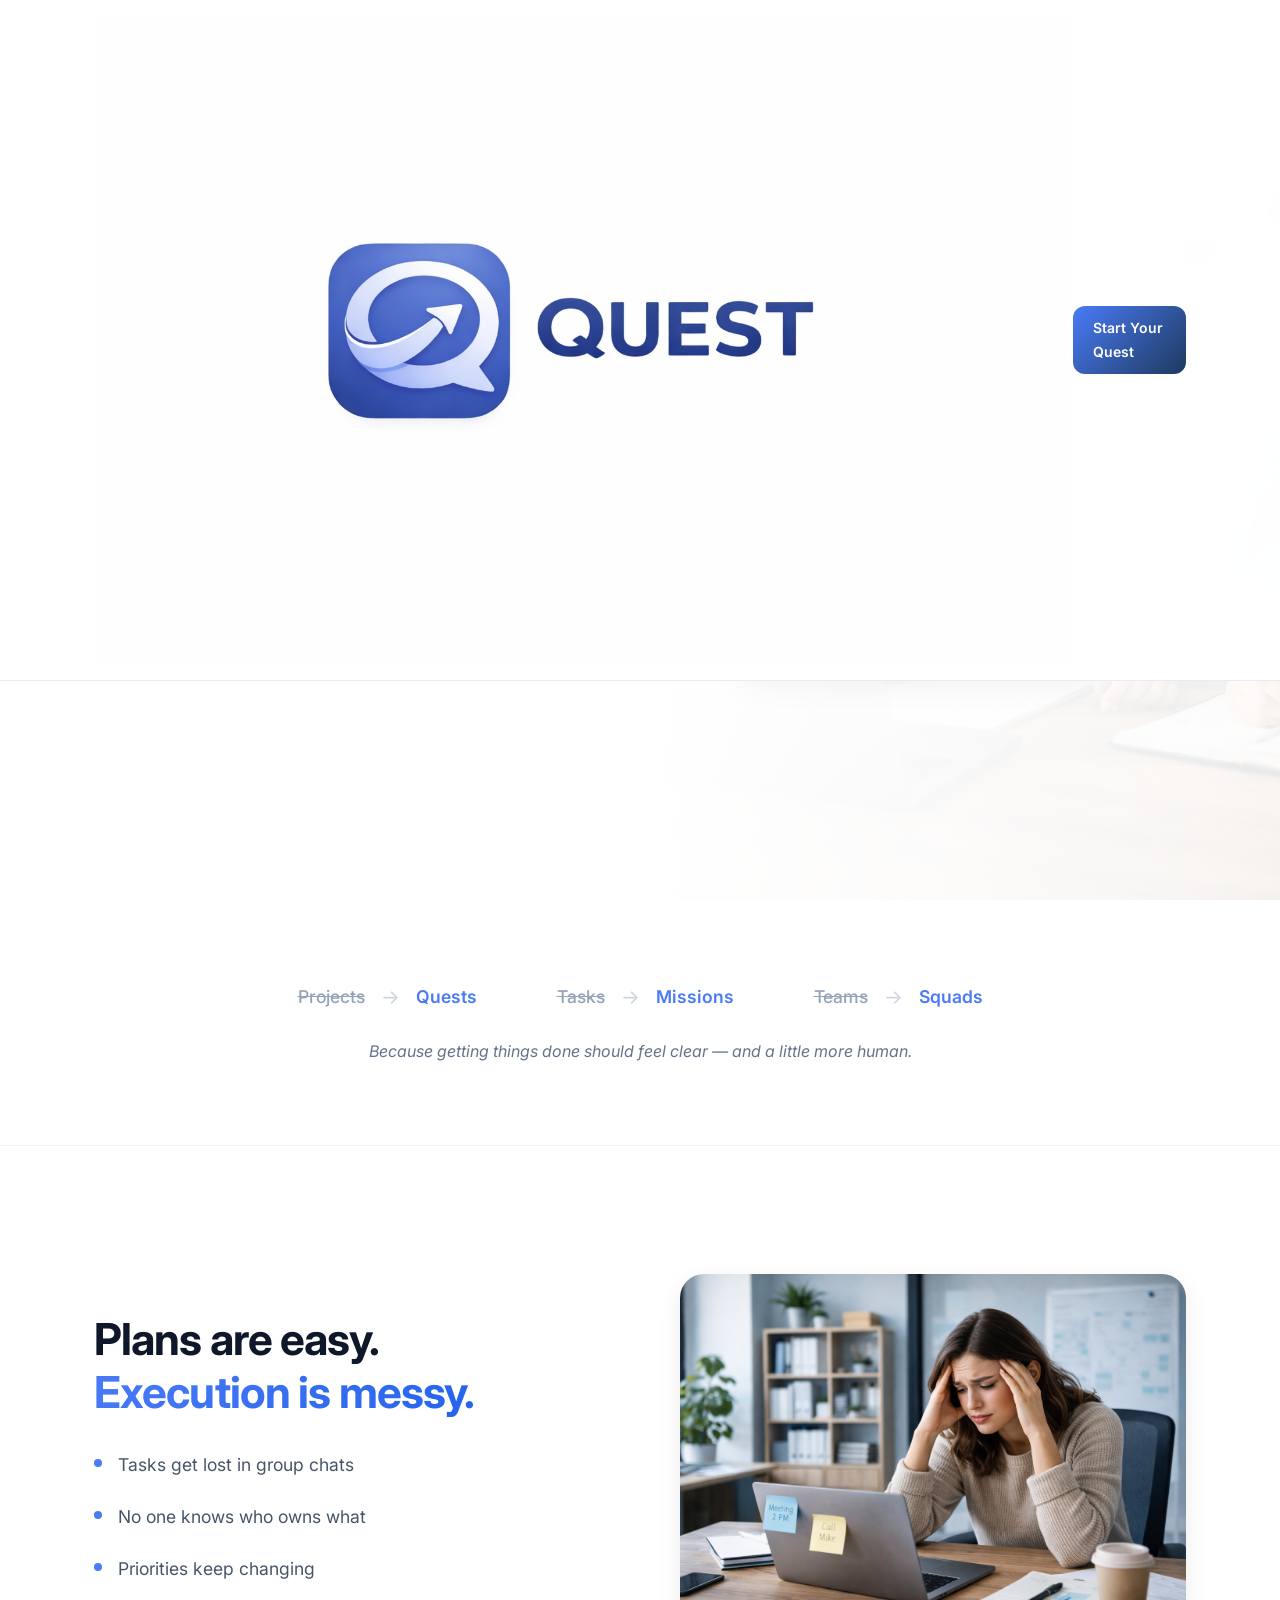
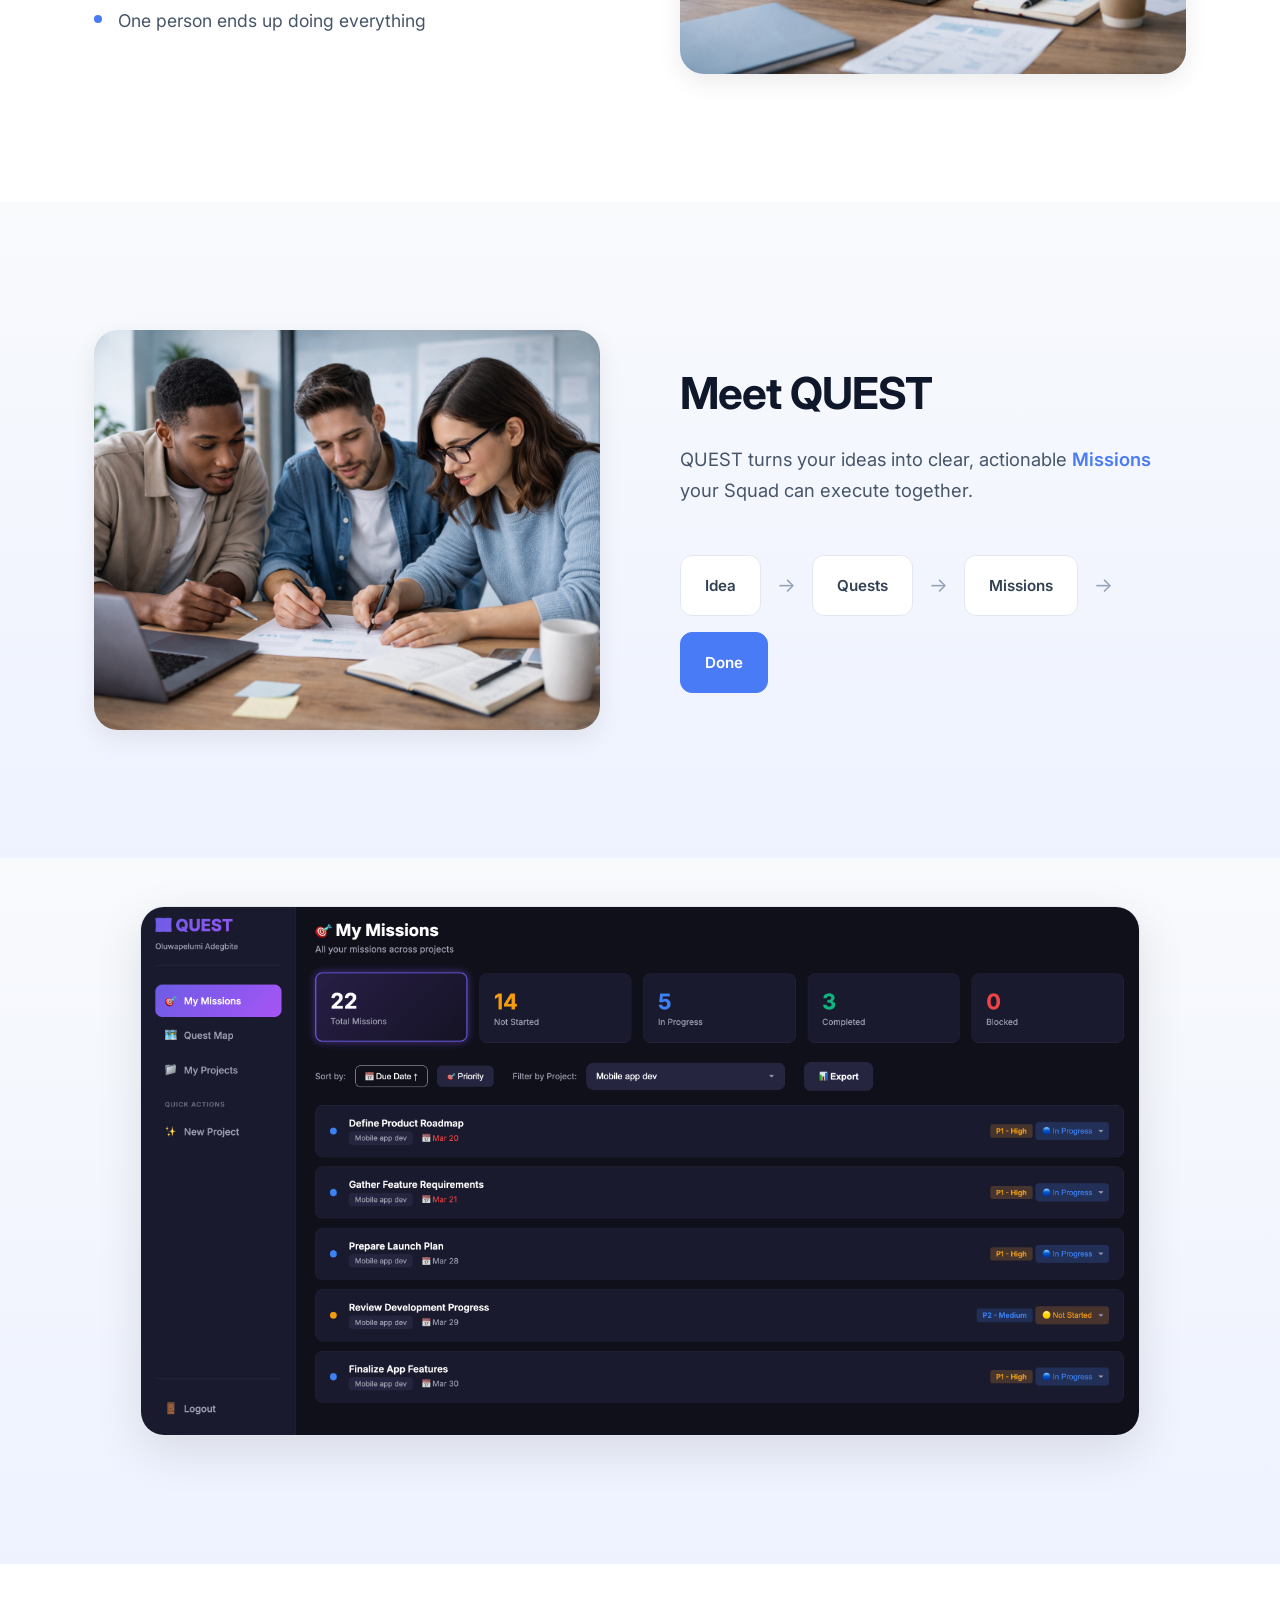
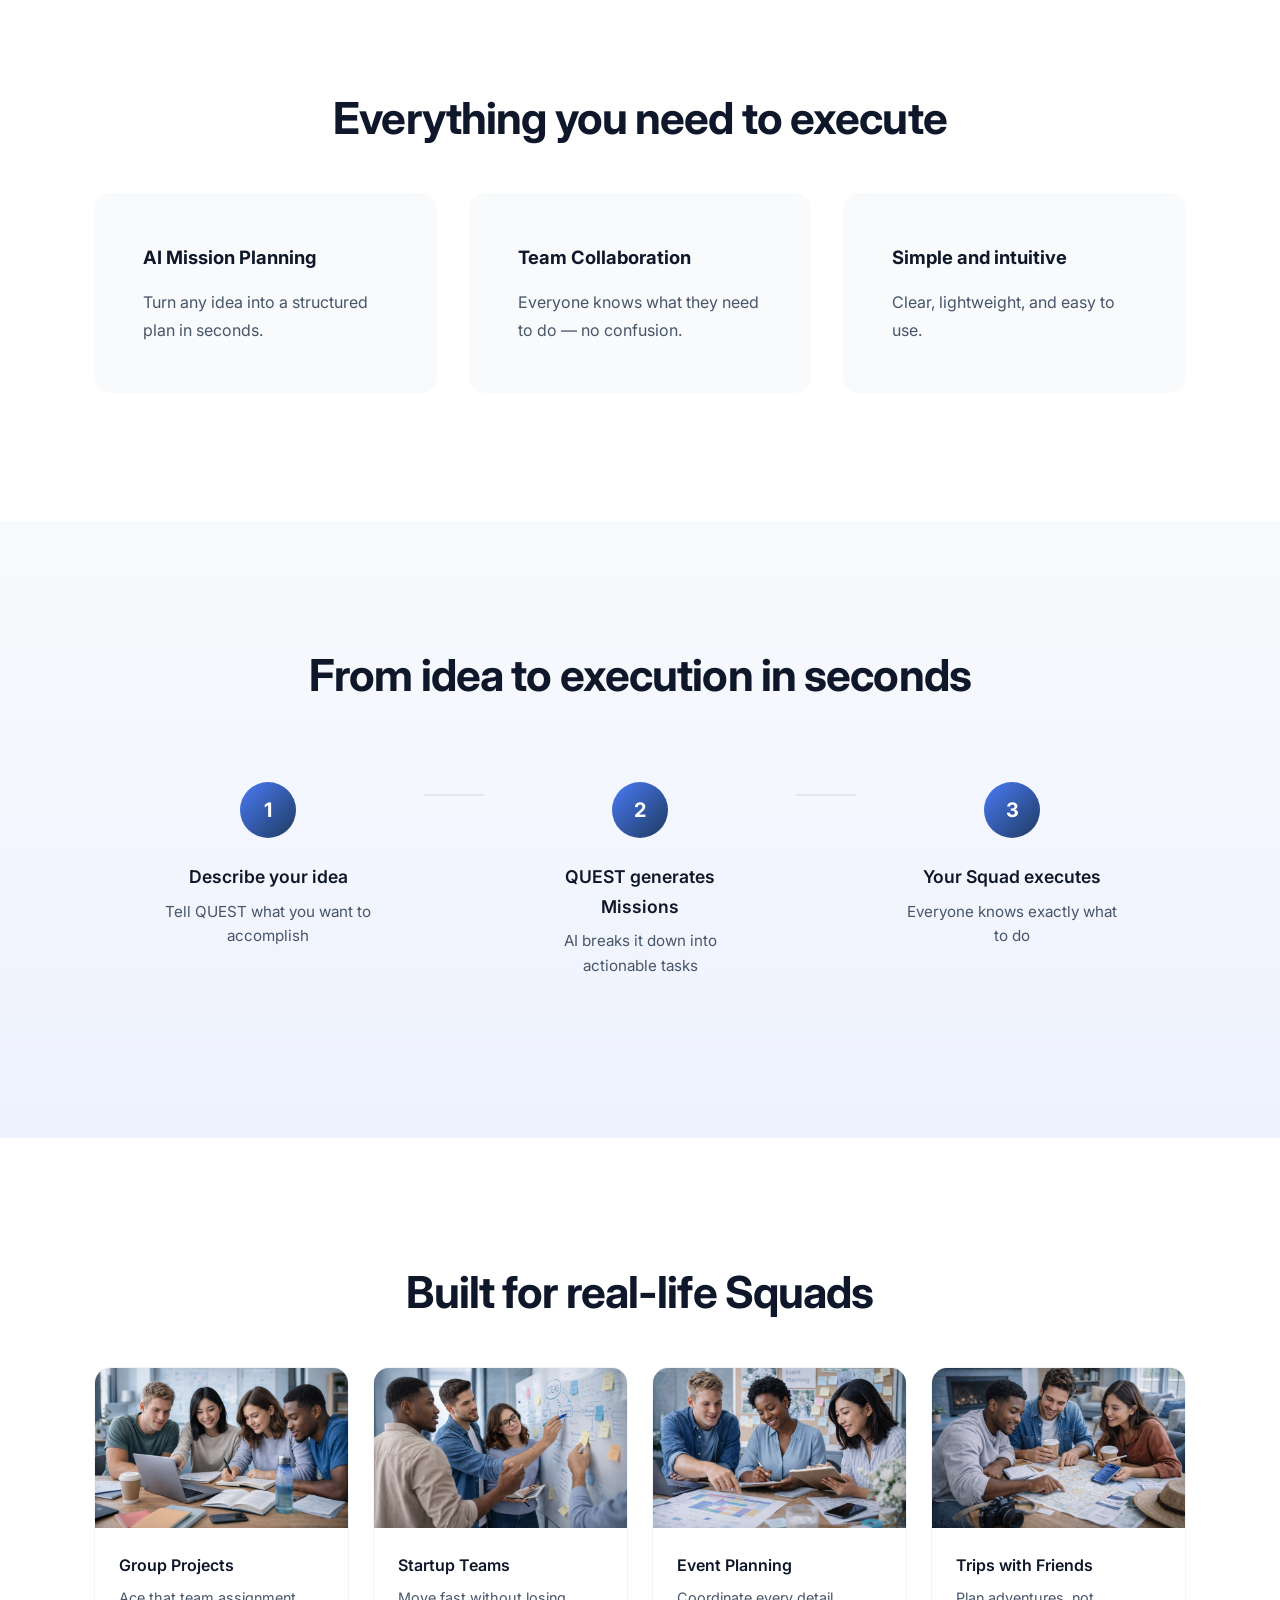
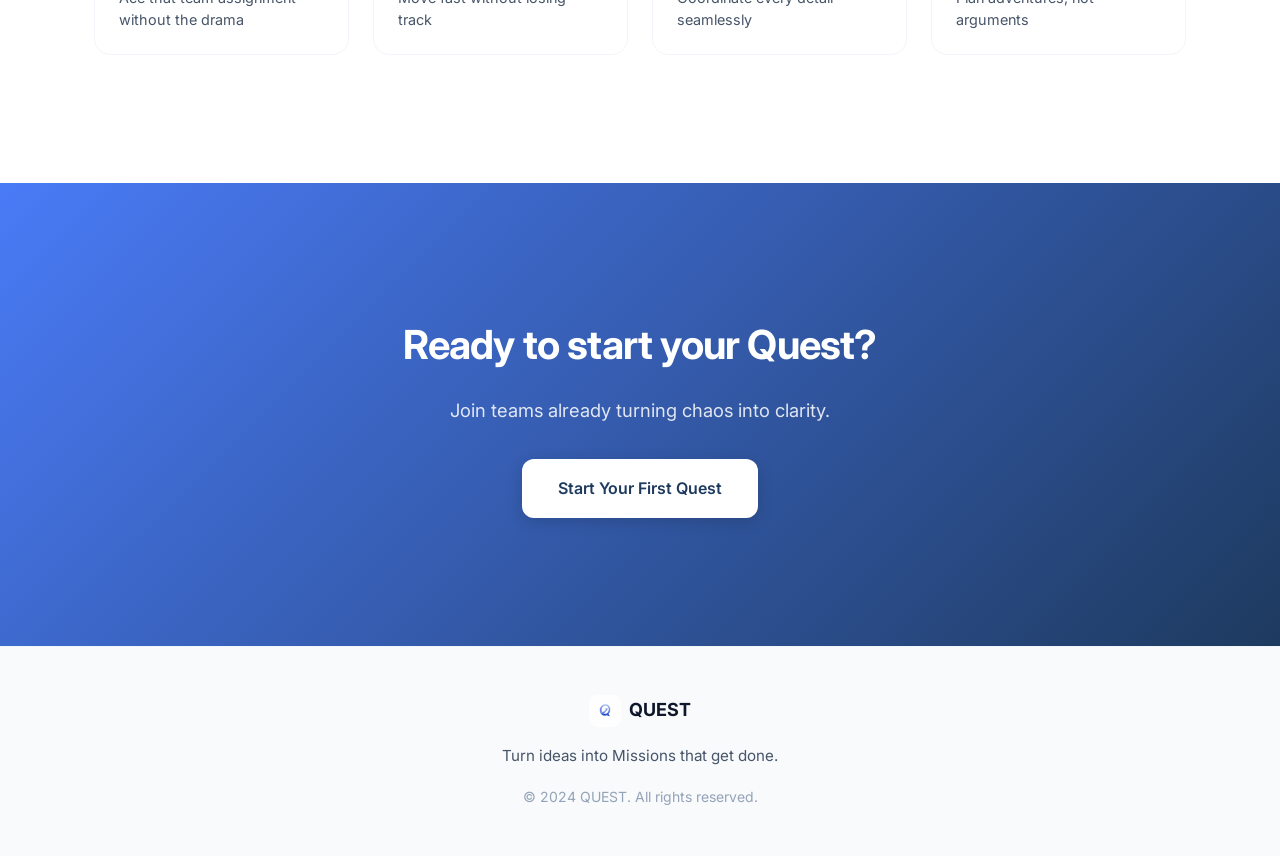
==== index.html @ 76b73754 "Update index.html" ====
<!DOCTYPE html>
<html lang="en">
<head>
    <meta charset="UTF-8">
    <meta name="viewport" content="width=device-width, initial-scale=1.0">
    <title>QUEST — Turn Ideas into Missions</title>
    <meta name="description" content="QUEST helps teams turn ideas into clear, actionable missions. Plan smarter, assign tasks instantly, and get things done together.">
    
    <!-- Fonts -->
    <link rel="preconnect" href="https://fonts.googleapis.com">
    <link rel="preconnect" href="https://fonts.gstatic.com" crossorigin>
    <link href="https://fonts.googleapis.com/css2?family=Inter:wght@400;500;600;700;800&display=swap" rel="stylesheet">
    
    <!-- AOS Animation Library -->
    <link href="https://unpkg.com/aos@2.3.1/dist/aos.css" rel="stylesheet">
    
    <!-- Styles -->
    <link rel="stylesheet" href="styles.css">
    
    <!-- Favicon -->
    <link rel="icon" href="images/logo-icon.PNG" type="image/png">
</head>
<body>
    <!-- Navigation -->
    <nav class="navbar" id="navbar">
        <div class="nav-container">
            <a href="#" class="nav-logo">
                <img src="images/logo-full.PNG" alt="QUEST Logo" class="nav-logo-full">
            </a>
            <a href="https://script.google.com/macros/s/AKfycbzC-Z52g2r41AF5Uu3ritGRV96YPB_LfRRF-WrHFSeSqNZACNCgpPoTn3kDJh565tt7/exec" class="nav-cta">
                Start Your Quest
            </a>
        </div>
    </nav>

    <!-- Hero Section -->
    <section class="hero" id="hero">
        <div class="hero-background">
            <img src="images/hero-team.png" alt="Team collaborating" class="hero-bg-image">
            <div class="hero-bg-overlay"></div>
        </div>
        <div class="hero-container">
            <div class="hero-content" data-aos="fade-up">
                <h1 class="hero-headline">
                    Turn ideas into<br><span class="gradient-text">Missions.</span>
                </h1>
                <p class="hero-subheadline">
                    Plan smarter, assign tasks instantly, and get things done together — without the chaos.
                </p>
                
                <div class="hero-ctas">
                    <a href="https://script.google.com/macros/s/AKfycbzC-Z52g2r41AF5Uu3ritGRV96YPB_LfRRF-WrHFSeSqNZACNCgpPoTn3kDJh565tt7/exec" class="btn btn-primary">
                        Start Your First Quest
                    </a>
                    <button class="btn btn-secondary" id="watchDemoBtn">
                        <svg width="18" height="18" viewBox="0 0 24 24" fill="none" stroke="currentColor" stroke-width="2">
                            <polygon points="5 3 19 12 5 21 5 3"></polygon>
                        </svg>
                        Watch Demo
                    </button>
                </div>
            </div>
            
            <div class="hero-visual" data-aos="fade-left" data-aos-delay="200">
                <div class="missions-card">
                    <div class="missions-header">
                        <span class="missions-title">Today's Missions</span>
                    </div>
                    <div class="mission-item" data-aos="fade-up" data-aos-delay="400">
                        <div class="mission-content">
                            <span class="mission-name">Design slides</span>
                            <span class="mission-assignee">Sarah</span>
                        </div>
                        <div class="mission-status status-progress"></div>
                    </div>
                    <div class="mission-item" data-aos="fade-up" data-aos-delay="500">
                        <div class="mission-content">
                            <span class="mission-name">Contact speakers</span>
                            <span class="mission-assignee">David</span>
                        </div>
                        <div class="mission-status status-pending"></div>
                    </div>
                    <div class="mission-item" data-aos="fade-up" data-aos-delay="600">
                        <div class="mission-content">
                            <span class="mission-name">Book venue</span>
                            <span class="mission-assignee">Emma</span>
                        </div>
                        <div class="mission-status status-done"></div>
                    </div>
                </div>
            </div>
        </div>
    </section>

    <!-- Translation Section -->
    <section class="translation" id="translation">
        <div class="container">
            <div class="translation-content" data-aos="fade-up">
                <div class="translation-grid">
                    <div class="translation-item">
                        <span class="translation-old">Projects</span>
                        <span class="translation-arrow">→</span>
                        <span class="translation-new">Quests</span>
                    </div>
                    <div class="translation-item">
                        <span class="translation-old">Tasks</span>
                        <span class="translation-arrow">→</span>
                        <span class="translation-new">Missions</span>
                    </div>
                    <div class="translation-item">
                        <span class="translation-old">Teams</span>
                        <span class="translation-arrow">→</span>
                        <span class="translation-new">Squads</span>
                    </div>
                </div>
                <p class="translation-subtext">Because getting things done should feel clear — and a little more human.</p>
            </div>
        </div>
    </section>

    <!-- Problem Section -->
    <section class="problem" id="problem">
        <div class="container">
            <div class="problem-layout">
                <div class="problem-content" data-aos="fade-right">
                    <h2 class="section-headline">
                        Plans are easy.<br><span class="gradient-text">Execution is messy.</span>
                    </h2>
                    <div class="problem-list">
                        <div class="problem-item">
                            <div class="problem-marker"></div>
                            <p>Tasks get lost in group chats</p>
                        </div>
                        <div class="problem-item">
                            <div class="problem-marker"></div>
                            <p>No one knows who owns what</p>
                        </div>
                        <div class="problem-item">
                            <div class="problem-marker"></div>
                            <p>Priorities keep changing</p>
                        </div>
                        <div class="problem-item">
                            <div class="problem-marker"></div>
                            <p>One person ends up doing everything</p>
                        </div>
                    </div>
                </div>
                <div class="problem-image" data-aos="fade-left">
                    <img src="images/problem-overwhelmed.png" alt="Overwhelmed with tasks">
                </div>
            </div>
        </div>
    </section>

    <!-- Solution Section -->
    <section class="solution" id="solution">
        <div class="container">
            <div class="solution-layout">
                <div class="solution-image" data-aos="fade-right">
                    <img src="images/solution-team.png" alt="Team collaborating">
                </div>
                <div class="solution-content" data-aos="fade-left">
                    <h2 class="section-headline">Meet QUEST</h2>
                    <p class="solution-description">
                        QUEST turns your ideas into clear, actionable <strong>Missions</strong> your Squad can execute together.
                    </p>
                    <div class="solution-flow">
                        <div class="flow-step">
                            <span class="flow-label">Idea</span>
                        </div>
                        <span class="flow-arrow">→</span>
                        <div class="flow-step">
                            <span class="flow-label">Quests</span>
                        </div>
                        <span class="flow-arrow">→</span>
                        <div class="flow-step">
                            <span class="flow-label">Missions</span>
                        </div>
                        <span class="flow-arrow">→</span>
                        <div class="flow-step flow-step-done">
                            <span class="flow-label">Done</span>
                        </div>
                    </div>
                </div>
            </div>
        </div>
    </section>

    <!-- Dashboard Preview -->
    <section class="dashboard-preview" id="dashboard-preview">
        <div class="container">
            <div class="dashboard-image" data-aos="zoom-in">
                <img src="images/app-dashboard.png" alt="QUEST Dashboard">
            </div>
        </div>
    </section>

    <!-- Features Section -->
    <section class="features" id="features">
        <div class="container">
            <h2 class="section-headline centered" data-aos="fade-up">Everything you need to execute</h2>
            <div class="features-grid">
                <div class="feature-card" data-aos="fade-up" data-aos-delay="100">
                    <h3 class="feature-title">AI Mission Planning</h3>
                    <p class="feature-description">
                        Turn any idea into a structured plan in seconds.
                    </p>
                </div>
                <div class="feature-card" data-aos="fade-up" data-aos-delay="200">
                    <h3 class="feature-title">Team Collaboration</h3>
                    <p class="feature-description">
                        Everyone knows what they need to do — no confusion.
                    </p>
                </div>
                <div class="feature-card" data-aos="fade-up" data-aos-delay="300">
                    <h3 class="feature-title">Simple and intuitive</h3>
                    <p class="feature-description">
                        Clear, lightweight, and easy to use.
                    </p>
                </div>
            </div>
        </div>
    </section>

    <!-- How It Works Section -->
    <section class="how-it-works" id="how-it-works">
        <div class="container">
            <h2 class="section-headline centered" data-aos="fade-up">From idea to execution in seconds</h2>
            <div class="steps-container">
                <div class="step" data-aos="fade-up" data-aos-delay="100">
                    <div class="step-number">1</div>
                    <h3 class="step-title">Describe your idea</h3>
                    <p class="step-description">Tell QUEST what you want to accomplish</p>
                </div>
                <div class="step-connector"></div>
                <div class="step" data-aos="fade-up" data-aos-delay="200">
                    <div class="step-number">2</div>
                    <h3 class="step-title">QUEST generates Missions</h3>
                    <p class="step-description">AI breaks it down into actionable tasks</p>
                </div>
                <div class="step-connector"></div>
                <div class="step" data-aos="fade-up" data-aos-delay="300">
                    <div class="step-number">3</div>
                    <h3 class="step-title">Your Squad executes</h3>
                    <p class="step-description">Everyone knows exactly what to do</p>
                </div>
            </div>
        </div>
    </section>

    <!-- Use Cases Section -->
    <section class="use-cases" id="use-cases">
        <div class="container">
            <h2 class="section-headline centered" data-aos="fade-up">Built for real-life Squads</h2>
            <div class="use-cases-grid">
                <div class="use-case-card" data-aos="fade-up" data-aos-delay="100">
                    <div class="use-case-image">
                        <img src="images/usecase-students.png" alt="Students working together">
                    </div>
                    <div class="use-case-content">
                        <h3 class="use-case-title">Group Projects</h3>
                        <p class="use-case-description">Ace that team assignment without the drama</p>
                    </div>
                </div>
                <div class="use-case-card" data-aos="fade-up" data-aos-delay="200">
                    <div class="use-case-image">
                        <img src="images/usecase-startup.png" alt="Startup team brainstorming">
                    </div>
                    <div class="use-case-content">
                        <h3 class="use-case-title">Startup Teams</h3>
                        <p class="use-case-description">Move fast without losing track</p>
                    </div>
                </div>
                <div class="use-case-card" data-aos="fade-up" data-aos-delay="300">
                    <div class="use-case-image">
                        <img src="images/usecase-event.png" alt="Event planning">
                    </div>
                    <div class="use-case-content">
                        <h3 class="use-case-title">Event Planning</h3>
                        <p class="use-case-description">Coordinate every detail seamlessly</p>
                    </div>
                </div>
                <div class="use-case-card" data-aos="fade-up" data-aos-delay="400">
                    <div class="use-case-image">
                        <img src="images/usecase-travel.png" alt="Friends planning trip">
                    </div>
                    <div class="use-case-content">
                        <h3 class="use-case-title">Trips with Friends</h3>
                        <p class="use-case-description">Plan adventures, not arguments</p>
                    </div>
                </div>
            </div>
        </div>
    </section>

    <!-- Final CTA Section -->
    <section class="final-cta" id="final-cta">
        <div class="container">
            <div class="cta-content" data-aos="fade-up">
                <h2 class="cta-headline">Ready to start your Quest?</h2>
                <p class="cta-subheadline">Join teams already turning chaos into clarity.</p>
                <a href="https://script.google.com/macros/s/AKfycbzC-Z52g2r41AF5Uu3ritGRV96YPB_LfRRF-WrHFSeSqNZACNCgpPoTn3kDJh565tt7/exec" class="btn btn-primary btn-large">
                    Start Your First Quest
                </a>
            </div>
        </div>
    </section>

    <!-- Footer -->
    <footer class="footer">
        <div class="container">
            <div class="footer-content">
                <div class="footer-logo">
                    <img src="images/logo-icon.PNG" alt="QUEST Logo">
                    <span>QUEST</span>
                </div>
                <p class="footer-tagline">Turn ideas into Missions that get done.</p>
                <p class="footer-copyright">© 2024 QUEST. All rights reserved.</p>
            </div>
        </div>
    </footer>

    <!-- Video Modal -->
    <div class="video-modal" id="videoModal">
        <div class="modal-overlay" id="modalOverlay"></div>
        <div class="modal-content">
            <button class="modal-close" id="modalClose">
                <svg width="24" height="24" viewBox="0 0 24 24" fill="none" stroke="currentColor" stroke-width="2">
                    <line x1="18" y1="6" x2="6" y2="18"></line>
                    <line x1="6" y1="6" x2="18" y2="18"></line>
                </svg>
            </button>
            <div class="video-container">
                <iframe 
                    id="demoVideo"
                    src="" 
                    width="100%" 
                    height="100%" 
                    allow="autoplay; encrypted-media" 
                    allowfullscreen>
                </iframe>
            </div>
        </div>
    </div>

    <!-- Scripts -->
    <script src="https://unpkg.com/aos@2.3.1/dist/aos.js"></script>
    <script src="script.js"></script>
</body>
</html>
---- styles.css ----
/* ================================
   CSS Variables & Reset
================================ */
:root {
    --color-deep-navy: #1E3A5F;
    --color-primary-blue: #4A7BF7;
    --color-light-blue: #7BA4F7;
    --color-soft-periwinkle: #A8C0F7;
    --color-near-white: #F8FAFC;
    --color-white: #FFFFFF;
    --color-gray-50: #F8FAFC;
    --color-gray-100: #F1F5F9;
    --color-gray-200: #E2E8F0;
    --color-gray-300: #CBD5E1;
    --color-gray-400: #94A3B8;
    --color-gray-500: #64748B;
    --color-gray-600: #475569;
    --color-gray-700: #334155;
    --color-gray-800: #1E293B;
    --color-gray-900: #0F172A;
    
    --gradient-primary: linear-gradient(135deg, #4A7BF7 0%, #1E3A5F 100%);
    --gradient-light: linear-gradient(180deg, #F8FAFC 0%, #EEF2FF 100%);
    --gradient-text: linear-gradient(135deg, #4A7BF7 0%, #2563EB 100%);
    
    --font-family: 'Inter', -apple-system, BlinkMacSystemFont, 'Segoe UI', Roboto, sans-serif;
    
    --spacing-xs: 0.5rem;
    --spacing-sm: 1rem;
    --spacing-md: 1.5rem;
    --spacing-lg: 2rem;
    --spacing-xl: 3rem;
    --spacing-2xl: 5rem;
    --spacing-3xl: 8rem;
    
    --radius-sm: 8px;
    --radius-md: 12px;
    --radius-lg: 16px;
    --radius-xl: 24px;
    
    --shadow-sm: 0 1px 2px rgba(0, 0, 0, 0.04);
    --shadow-md: 0 4px 12px rgba(0, 0, 0, 0.06);
    --shadow-lg: 0 8px 24px rgba(0, 0, 0, 0.08);
    --shadow-xl: 0 16px 48px rgba(0, 0, 0, 0.1);
    
    --transition-fast: 0.15s ease;
    --transition-normal: 0.25s ease;
    --transition-slow: 0.4s ease;
}

*, *::before, *::after {
    margin: 0;
    padding: 0;
    box-sizing: border-box;
}

html {
    scroll-behavior: smooth;
    -webkit-font-smoothing: antialiased;
    -moz-osx-font-smoothing: grayscale;
}

body {
    font-family: var(--font-family);
    font-size: 16px;
    line-height: 1.7;
    color: var(--color-gray-700);
    background-color: var(--color-white);
    overflow-x: hidden;
}

img {
    max-width: 100%;
    height: auto;
    display: block;
}

a {
    text-decoration: none;
    color: inherit;
}

/* ================================
   Utility Classes
================================ */
.container {
    max-width: 1140px;
    margin: 0 auto;
    padding: 0 var(--spacing-md);
}

.gradient-text {
    background: var(--gradient-text);
    -webkit-background-clip: text;
    -webkit-text-fill-color: transparent;
    background-clip: text;
}

.centered {
    text-align: center;
}

/* ================================
   Typography
================================ */
.section-headline {
    font-size: 2.75rem;
    font-weight: 700;
    line-height: 1.2;
    color: var(--color-gray-900);
    margin-bottom: var(--spacing-lg);
    letter-spacing: -0.02em;
}

.section-headline.centered {
    text-align: center;
    margin-bottom: var(--spacing-xl);
}

/* ================================
   Buttons
================================ */
.btn {
    display: inline-flex;
    align-items: center;
    justify-content: center;
    gap: var(--spacing-xs);
    padding: 0.875rem 1.75rem;
    font-family: var(--font-family);
    font-size: 0.95rem;
    font-weight: 600;
    border-radius: var(--radius-md);
    border: none;
    cursor: pointer;
    transition: all var(--transition-normal);
}

.btn-primary {
    background: var(--gradient-primary);
    color: var(--color-white);
    box-shadow: 0 2px 8px rgba(74, 123, 247, 0.25);
}

.btn-primary:hover {
    transform: translateY(-2px);
    box-shadow: 0 4px 16px rgba(74, 123, 247, 0.35);
}

.btn-secondary {
    background: var(--color-white);
    color: var(--color-gray-700);
    border: 1px solid var(--color-gray-200);
}

.btn-secondary:hover {
    background: var(--color-gray-50);
    border-color: var(--color-gray-300);
}

.btn-large {
    padding: 1rem 2.25rem;
    font-size: 1rem;
}

/* ================================
   Navigation
================================ */
.navbar {
    position: fixed;
    top: 0;
    left: 0;
    right: 0;
    z-index: 1000;
    background: rgba(255, 255, 255, 0.95);
    backdrop-filter: blur(20px);
    border-bottom: 1px solid rgba(226, 232, 240, 0.8);
    transition: all var(--transition-normal);
}

.navbar.scrolled {
    box-shadow: var(--shadow-md);
}

.nav-container {
    max-width: 1140px;
    margin: 0 auto;
    padding: 0.875rem var(--spacing-md);
    display: flex;
    align-items: center;
    justify-content: space-between;
}

.nav-logo {
    display: flex;
    align-items: center;
    gap: 0.625rem;
}

.nav-logo-icon {
    width: 40px;
    height: 40px;
    border-radius: var(--radius-sm);
}

.nav-logo-text {
    font-size: 1.125rem;
    font-weight: 700;
    color: var(--color-gray-900);
    letter-spacing: -0.01em;
}

.nav-cta {
    padding: 0.625rem 1.25rem;
    font-size: 0.875rem;
    font-weight: 600;
    background: var(--gradient-primary);
    color: var(--color-white);
    border-radius: var(--radius-md);
    transition: all var(--transition-normal);
}

.nav-cta:hover {
    transform: translateY(-1px);
    box-shadow: 0 4px 12px rgba(74, 123, 247, 0.3);
}

/* ================================
   Hero Section
================================ */
.hero {
    position: relative;
    padding-top: 140px;
    padding-bottom: var(--spacing-3xl);
    min-height: 100vh;
    display: flex;
    align-items: center;
    overflow: hidden;
}

.hero-background {
    position: absolute;
    top: 0;
    right: 0;
    width: 50%;
    height: 100%;
    z-index: 0;
}

.hero-bg-image {
    width: 100%;
    height: 100%;
    object-fit: cover;
    opacity: 0.15;
}

.hero-bg-overlay {
    position: absolute;
    top: 0;
    left: 0;
    right: 0;
    bottom: 0;
    background: linear-gradient(90deg, var(--color-white) 0%, rgba(255,255,255,0.8) 50%, rgba(255,255,255,0.4) 100%);
}

.hero-container {
    position: relative;
    z-index: 1;
    max-width: 1140px;
    margin: 0 auto;
    padding: 0 var(--spacing-md);
    display: grid;
    grid-template-columns: 1fr 1fr;
    gap: var(--spacing-2xl);
    align-items: center;
}

.hero-headline {
    font-size: 3.75rem;
    font-weight: 800;
    line-height: 1.1;
    color: var(--color-gray-900);
    margin-bottom: var(--spacing-md);
    letter-spacing: -0.03em;
}

.hero-subheadline {
    font-size: 1.25rem;
    color: var(--color-gray-600);
    margin-bottom: var(--spacing-xl);
    max-width: 480px;
    line-height: 1.7;
}

.hero-ctas {
    display: flex;
    gap: var(--spacing-sm);
    flex-wrap: wrap;
}

/* Missions Card */
.hero-visual {
    display: flex;
    justify-content: center;
}

.missions-card {
    background: var(--color-white);
    border-radius: var(--radius-lg);
    box-shadow: var(--shadow-xl);
    padding: var(--spacing-lg);
    width: 100%;
    max-width: 360px;
    border: 1px solid var(--color-gray-100);
}

.missions-header {
    margin-bottom: var(--spacing-md);
    padding-bottom: var(--spacing-sm);
    border-bottom: 1px solid var(--color-gray-100);
}

.missions-title {
    font-weight: 600;
    font-size: 1rem;
    color: var(--color-gray-900);
}

.mission-item {
    display: flex;
    align-items: center;
    justify-content: space-between;
    padding: var(--spacing-sm) var(--spacing-md);
    background: var(--color-gray-50);
    border-radius: var(--radius-md);
    margin-bottom: var(--spacing-xs);
    transition: all var(--transition-fast);
}

.mission-item:last-child {
    margin-bottom: 0;
}

.mission-item:hover {
    background: var(--color-gray-100);
}

.mission-content {
    display: flex;
    flex-direction: column;
    gap: 2px;
}

.mission-name {
    font-weight: 600;
    color: var(--color-gray-800);
    font-size: 0.9rem;
}

.mission-assignee {
    font-size: 0.8rem;
    color: var(--color-gray-500);
}

.mission-status {
    width: 10px;
    height: 10px;
    border-radius: 50%;
    flex-shrink: 0;
}

.status-done {
    background: #22C55E;
}

.status-progress {
    background: #F59E0B;
}

.status-pending {
    background: var(--color-gray-300);
}

/* ================================
   Translation Section
================================ */
.translation {
    padding: var(--spacing-2xl) 0;
    background: var(--color-white);
    border-bottom: 1px solid var(--color-gray-100);
}

.translation-content {
    text-align: center;
}

.translation-grid {
    display: flex;
    justify-content: center;
    gap: var(--spacing-2xl);
    margin-bottom: var(--spacing-md);
    flex-wrap: wrap;
}

.translation-item {
    display: flex;
    align-items: center;
    gap: var(--spacing-sm);
    font-size: 1.1rem;
}

.translation-old {
    color: var(--color-gray-400);
    text-decoration: line-through;
    font-weight: 500;
}

.translation-arrow {
    color: var(--color-gray-300);
    font-size: 1.25rem;
}

.translation-new {
    color: var(--color-primary-blue);
    font-weight: 600;
}

.translation-subtext {
    font-size: 1rem;
    color: var(--color-gray-500);
    font-style: italic;
}

/* ================================
   Problem Section
================================ */
.problem {
    padding: var(--spacing-3xl) 0;
    background: var(--color-white);
}

.problem-layout {
    display: grid;
    grid-template-columns: 1fr 1fr;
    gap: var(--spacing-2xl);
    align-items: center;
}

.problem-content .section-headline {
    text-align: left;
}

.problem-list {
    display: flex;
    flex-direction: column;
    gap: var(--spacing-md);
}

.problem-item {
    display: flex;
    align-items: flex-start;
    gap: var(--spacing-sm);
}

.problem-marker {
    width: 8px;
    height: 8px;
    background: var(--color-primary-blue);
    border-radius: 50%;
    margin-top: 8px;
    flex-shrink: 0;
}

.problem-item p {
    font-size: 1.1rem;
    color: var(--color-gray-600);
    line-height: 1.6;
}

.problem-image {
    border-radius: var(--radius-xl);
    overflow: hidden;
    box-shadow: var(--shadow-lg);
}

.problem-image img {
    width: 100%;
    height: 400px;
    object-fit: cover;
}

/* ================================
   Solution Section
================================ */
.solution {
    padding: var(--spacing-3xl) 0;
    background: var(--gradient-light);
}

.solution-layout {
    display: grid;
    grid-template-columns: 1fr 1fr;
    gap: var(--spacing-2xl);
    align-items: center;
}

.solution-image {
    border-radius: var(--radius-xl);
    overflow: hidden;
    box-shadow: var(--shadow-lg);
}

.solution-image img {
    width: 100%;
    height: 400px;
    object-fit: cover;
}

.solution-content .section-headline {
    text-align: left;
    margin-bottom: var(--spacing-md);
}

.solution-description {
    font-size: 1.15rem;
    color: var(--color-gray-600);
    margin-bottom: var(--spacing-xl);
    line-height: 1.7;
}

.solution-description strong {
    color: var(--color-primary-blue);
    font-weight: 600;
}

.solution-flow {
    display: flex;
    align-items: center;
    gap: var(--spacing-sm);
    flex-wrap: wrap;
}

.flow-step {
    padding: var(--spacing-sm) var(--spacing-md);
    background: var(--color-white);
    border-radius: var(--radius-md);
    border: 1px solid var(--color-gray-200);
}

.flow-step-done {
    background: var(--color-primary-blue);
    border-color: var(--color-primary-blue);
}

.flow-step-done .flow-label {
    color: var(--color-white);
}

.flow-label {
    font-weight: 600;
    font-size: 0.95rem;
    color: var(--color-gray-700);
}

.flow-arrow {
    color: var(--color-gray-400);
    font-size: 1.25rem;
}

/* ================================
   Dashboard Preview
================================ */
.dashboard-preview {
    padding: var(--spacing-xl) 0 var(--spacing-3xl);
    background: var(--gradient-light);
}

.dashboard-image {
    max-width: 1000px;
    margin: 0 auto;
    border-radius: var(--radius-xl);
    overflow: hidden;
    box-shadow: var(--shadow-xl);
    border: 1px solid var(--color-gray-200);
}

.dashboard-image img {
    width: 100%;
}

/* ================================
   Features Section
================================ */
.features {
    padding: var(--spacing-3xl) 0;
    background: var(--color-white);
}

.features-grid {
    display: grid;
    grid-template-columns: repeat(3, 1fr);
    gap: var(--spacing-lg);
}

.feature-card {
    background: var(--color-gray-50);
    border-radius: var(--radius-lg);
    padding: var(--spacing-xl);
    transition: all var(--transition-normal);
    border: 1px solid transparent;
}

.feature-card:hover {
    background: var(--color-white);
    border-color: var(--color-gray-200);
    box-shadow: var(--shadow-lg);
    transform: translateY(-4px);
}

.feature-title {
    font-size: 1.15rem;
    font-weight: 700;
    color: var(--color-gray-900);
    margin-bottom: var(--spacing-sm);
}

.feature-description {
    color: var(--color-gray-600);
    line-height: 1.7;
    font-size: 1rem;
}

/* ================================
   How It Works Section
================================ */
.how-it-works {
    padding: var(--spacing-3xl) 0;
    background: var(--gradient-light);
}

.steps-container {
    display: flex;
    align-items: flex-start;
    justify-content: center;
    gap: var(--spacing-sm);
}

.step {
    text-align: center;
    max-width: 280px;
    padding: var(--spacing-lg);
}

.step-number {
    width: 56px;
    height: 56px;
    background: var(--gradient-primary);
    color: var(--color-white);
    font-size: 1.25rem;
    font-weight: 700;
    border-radius: 50%;
    display: flex;
    align-items: center;
    justify-content: center;
    margin: 0 auto var(--spacing-md);
}

.step-title {
    font-size: 1.1rem;
    font-weight: 600;
    color: var(--color-gray-900);
    margin-bottom: var(--spacing-xs);
}

.step-description {
    color: var(--color-gray-600);
    font-size: 0.95rem;
    line-height: 1.6;
}

.step-connector {
    width: 60px;
    height: 2px;
    background: var(--color-gray-200);
    margin-top: 44px;
    flex-shrink: 0;
}

/* ================================
   Use Cases Section
================================ */
.use-cases {
    padding: var(--spacing-3xl) 0;
    background: var(--color-white);
}

.use-cases-grid {
    display: grid;
    grid-template-columns: repeat(4, 1fr);
    gap: var(--spacing-md);
}

.use-case-card {
    background: var(--color-white);
    border-radius: var(--radius-lg);
    overflow: hidden;
    transition: all var(--transition-normal);
    border: 1px solid var(--color-gray-100);
}

.use-case-card:hover {
    transform: translateY(-4px);
    box-shadow: var(--shadow-lg);
    border-color: var(--color-gray-200);
}

.use-case-image {
    height: 160px;
    overflow: hidden;
}

.use-case-image img {
    width: 100%;
    height: 100%;
    object-fit: cover;
    transition: transform var(--transition-slow);
}

.use-case-card:hover .use-case-image img {
    transform: scale(1.05);
}

.use-case-content {
    padding: var(--spacing-md);
}

.use-case-title {
    font-size: 1rem;
    font-weight: 600;
    color: var(--color-gray-900);
    margin-bottom: var(--spacing-xs);
}

.use-case-description {
    color: var(--color-gray-600);
    font-size: 0.9rem;
    line-height: 1.5;
}

/* ================================
   Final CTA Section
================================ */
.final-cta {
    padding: var(--spacing-3xl) 0;
    background: var(--gradient-primary);
}

.cta-content {
    text-align: center;
    max-width: 600px;
    margin: 0 auto;
}

.cta-headline {
    font-size: 2.5rem;
    font-weight: 700;
    color: var(--color-white);
    margin-bottom: var(--spacing-sm);
    letter-spacing: -0.02em;
}

.cta-subheadline {
    font-size: 1.15rem;
    color: rgba(255, 255, 255, 0.85);
    margin-bottom: var(--spacing-lg);
}

.final-cta .btn-primary {
    background: var(--color-white);
    color: var(--color-deep-navy);
    box-shadow: 0 4px 16px rgba(0, 0, 0, 0.15);
}

.final-cta .btn-primary:hover {
    transform: translateY(-2px);
    box-shadow: 0 8px 24px rgba(0, 0, 0, 0.2);
}

/* ================================
   Footer
================================ */
.footer {
    padding: var(--spacing-xl) 0;
    background: var(--color-gray-50);
    border-top: 1px solid var(--color-gray-100);
}

.footer-content {
    text-align: center;
}

.footer-logo {
    display: inline-flex;
    align-items: center;
    gap: var(--spacing-xs);
    font-size: 1.125rem;
    font-weight: 700;
    color: var(--color-gray-900);
    margin-bottom: var(--spacing-sm);
}

.footer-logo img {
    width: 32px;
    height: 32px;
    border-radius: var(--radius-sm);
}

.footer-tagline {
    color: var(--color-gray-600);
    margin-bottom: var(--spacing-sm);
    font-size: 0.95rem;
}

.footer-copyright {
    color: var(--color-gray-400);
    font-size: 0.875rem;
}

/* ================================
   Video Modal
================================ */
.video-modal {
    position: fixed;
    top: 0;
    left: 0;
    right: 0;
    bottom: 0;
    z-index: 2000;
    display: flex;
    align-items: center;
    justify-content: center;
    opacity: 0;
    visibility: hidden;
    transition: all var(--transition-normal);
}

.video-modal.active {
    opacity: 1;
    visibility: visible;
}

.modal-overlay {
    position: absolute;
    top: 0;
    left: 0;
    right: 0;
    bottom: 0;
    background: rgba(0, 0, 0, 0.85);
}

.modal-content {
    position: relative;
    width: 90%;
    max-width: 900px;
    background: var(--color-gray-900);
    border-radius: var(--radius-lg);
    overflow: hidden;
    transform: scale(0.95);
    transition: all var(--transition-normal);
}

.video-modal.active .modal-content {
    transform: scale(1);
}

.modal-close {
    position: absolute;
    top: -48px;
    right: 0;
    background: none;
    border: none;
    color: var(--color-white);
    cursor: pointer;
    padding: var(--spacing-xs);
    transition: all var(--transition-fast);
    opacity: 0.8;
}

.modal-close:hover {
    opacity: 1;
    transform: scale(1.1);
}

.video-container {
    position: relative;
    padding-bottom: 56.25%;
    height: 0;
}

.video-container iframe {
    position: absolute;
    top: 0;
    left: 0;
    width: 100%;
    height: 100%;
    border: none;
}

/* ================================
   Responsive Design
================================ */
@media (max-width: 1024px) {
    .hero-headline {
        font-size: 3rem;
    }
    
    .hero-container {
        grid-template-columns: 1fr;
        text-align: center;
    }
    
    .hero-subheadline {
        margin-left: auto;
        margin-right: auto;
    }
    
    .hero-ctas {
        justify-content: center;
    }
    
    .hero-background {
        width: 100%;
        opacity: 0.5;
    }
    
    .hero-bg-overlay {
        background: linear-gradient(180deg, rgba(255,255,255,0.95) 0%, rgba(255,255,255,0.8) 100%);
    }
    
    .problem-layout,
    .solution-layout {
        grid-template-columns: 1fr;
        gap: var(--spacing-xl);
    }
    
    .problem-content .section-headline,
    .solution-content .section-headline {
        text-align: center;
    }
    
    .problem-list {
        max-width: 500px;
        margin: 0 auto;
    }
    
    .solution-content {
        order: -1;
        text-align: center;
    }
    
    .solution-flow {
        justify-content: center;
    }
    
    .features-grid {
        grid-template-columns: 1fr;
        max-width: 500px;
        margin: 0 auto;
    }
    
    .use-cases-grid {
        grid-template-columns: repeat(2, 1fr);
    }
    
    .steps-container {
        flex-direction: column;
        align-items: center;
    }
    
    .step-connector {
        width: 2px;
        height: 40px;
        margin: 0;
    }
}

@media (max-width: 768px) {
    .hero {
        padding-top: 120px;
        min-height: auto;
        padding-bottom: var(--spacing-2xl);
    }
    
    .hero-headline {
        font-size: 2.5rem;
    }
    
    .hero-subheadline {
        font-size: 1.1rem;
    }
    
    .section-headline {
        font-size: 2rem;
    }
    
    .translation-grid {
        flex-direction: column;
        gap: var(--spacing-md);
    }
    
    .cta-headline {
        font-size: 2rem;
    }
    
    .btn {
        width: 100%;
    }
    
    .hero-ctas {
        flex-direction: column;
    }
    
    .problem-image img,
    .solution-image img {
        height: 300px;
    }
}

@media (max-width: 640px) {
    .use-cases-grid {
        grid-template-columns: 1fr;
        max-width: 400px;
        margin: 0 auto;
    }
}

@media (max-width: 480px) {
    .hero-headline {
        font-size: 2rem;
    }
    
    .section-headline {
        font-size: 1.75rem;
    }
    
    .nav-logo-text {
        display: none;
    }
    
    .nav-cta {
        padding: 0.5rem 1rem;
        font-size: 0.8rem;
    }
    
    .missions-card {
        max-width: 100%;
    }
    
    .step {
        padding: var(--spacing-md);
    }
}
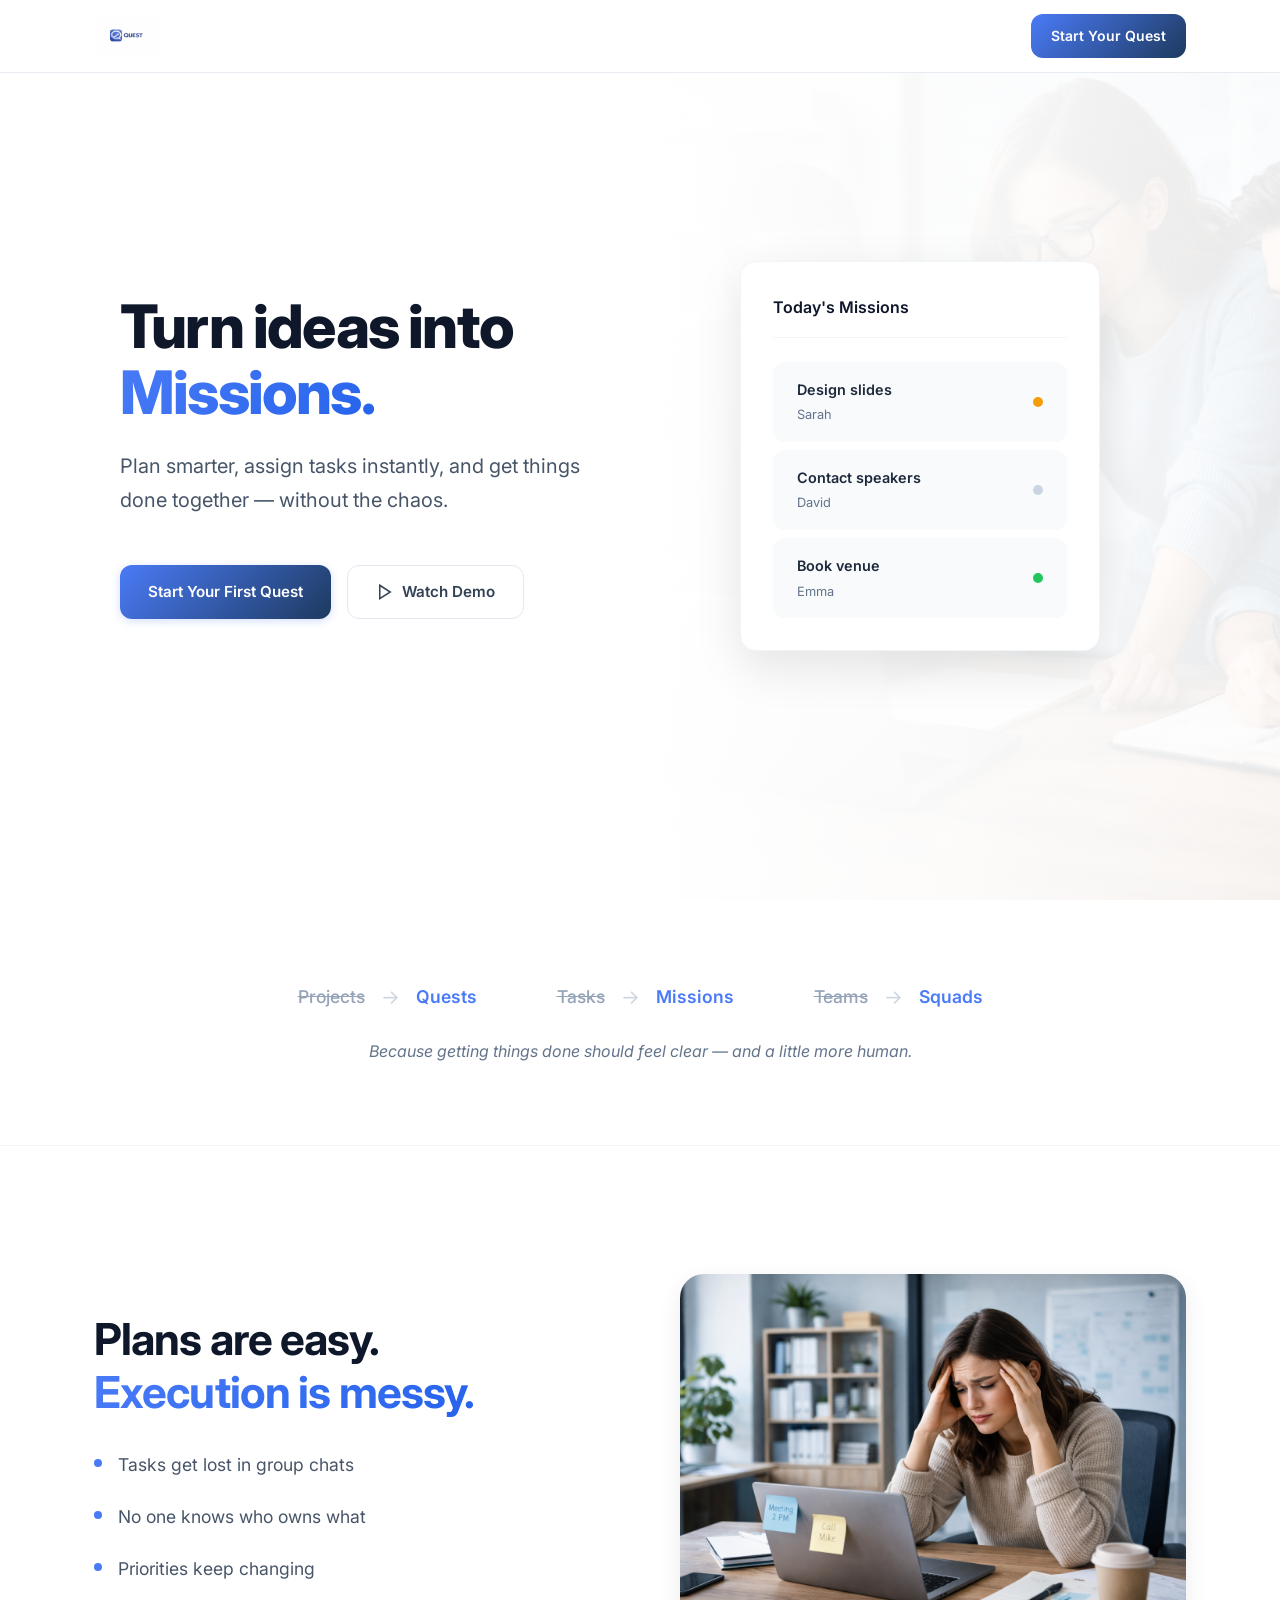
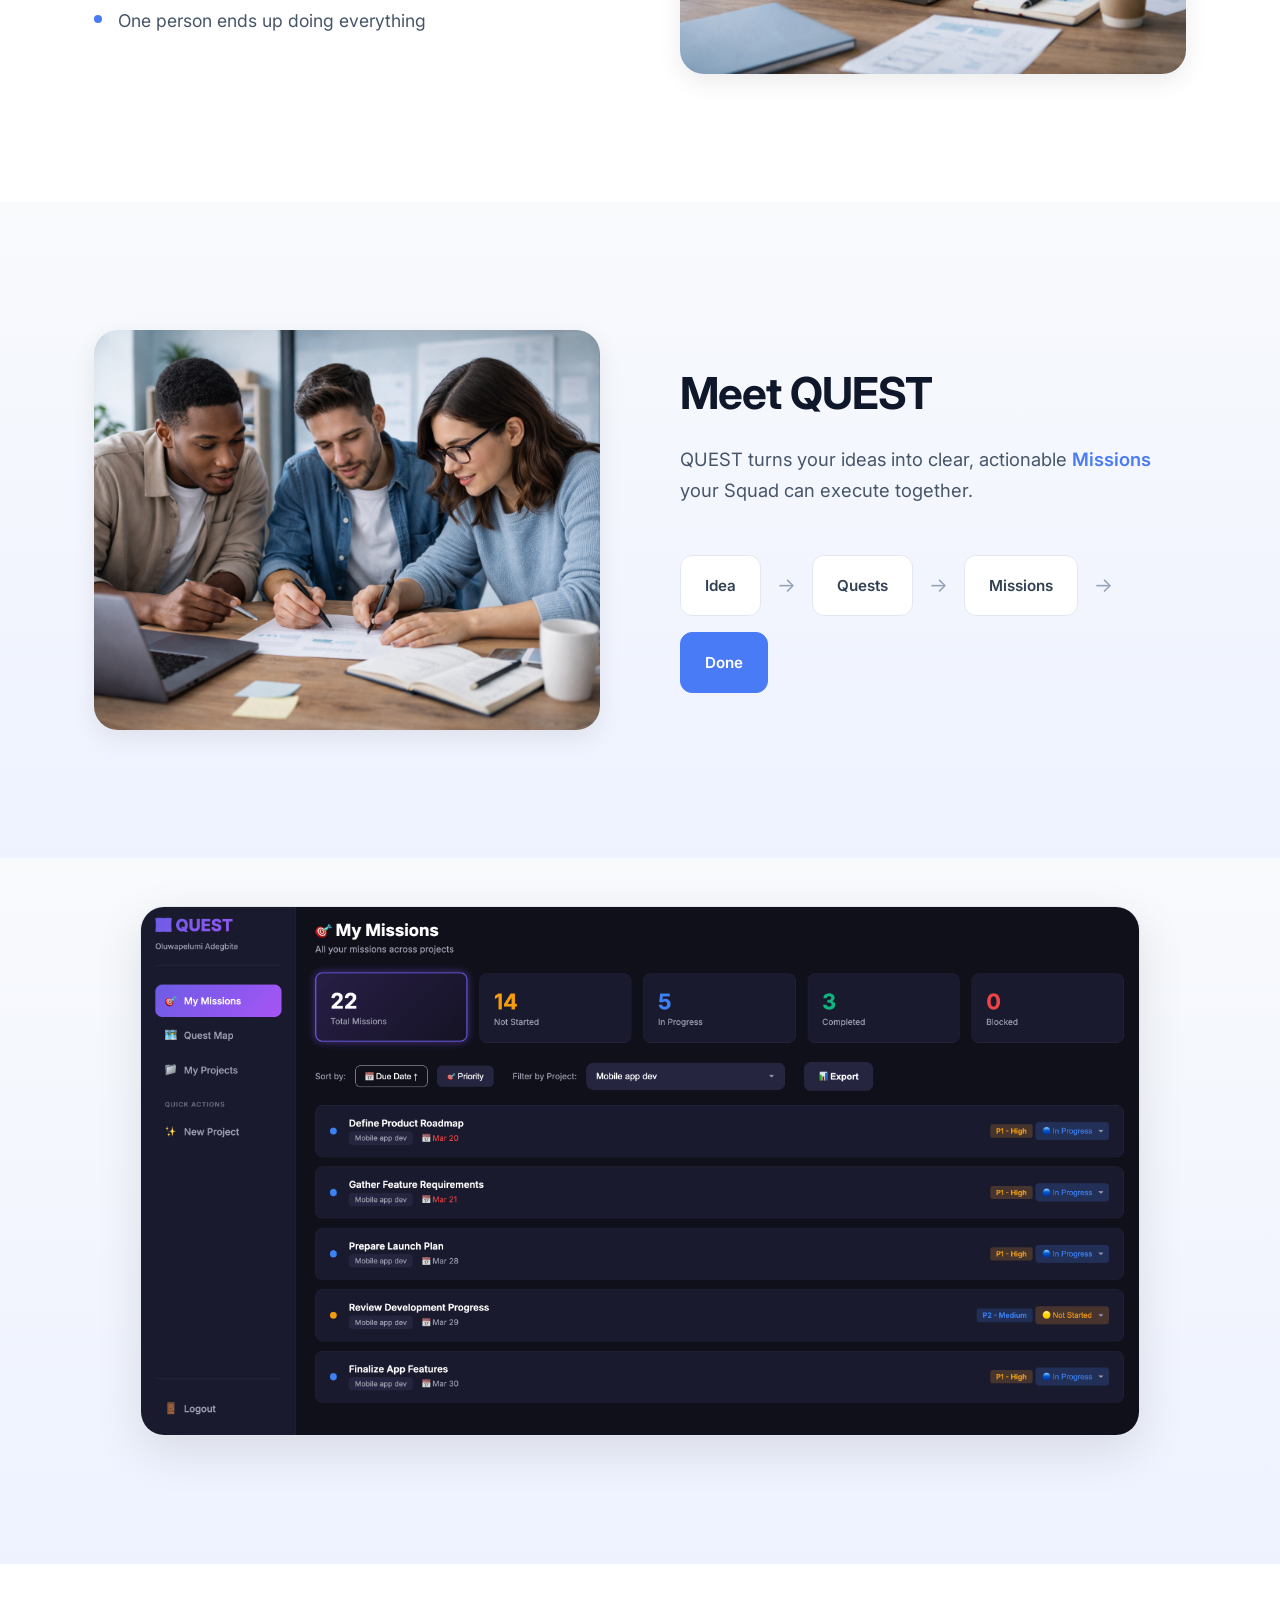
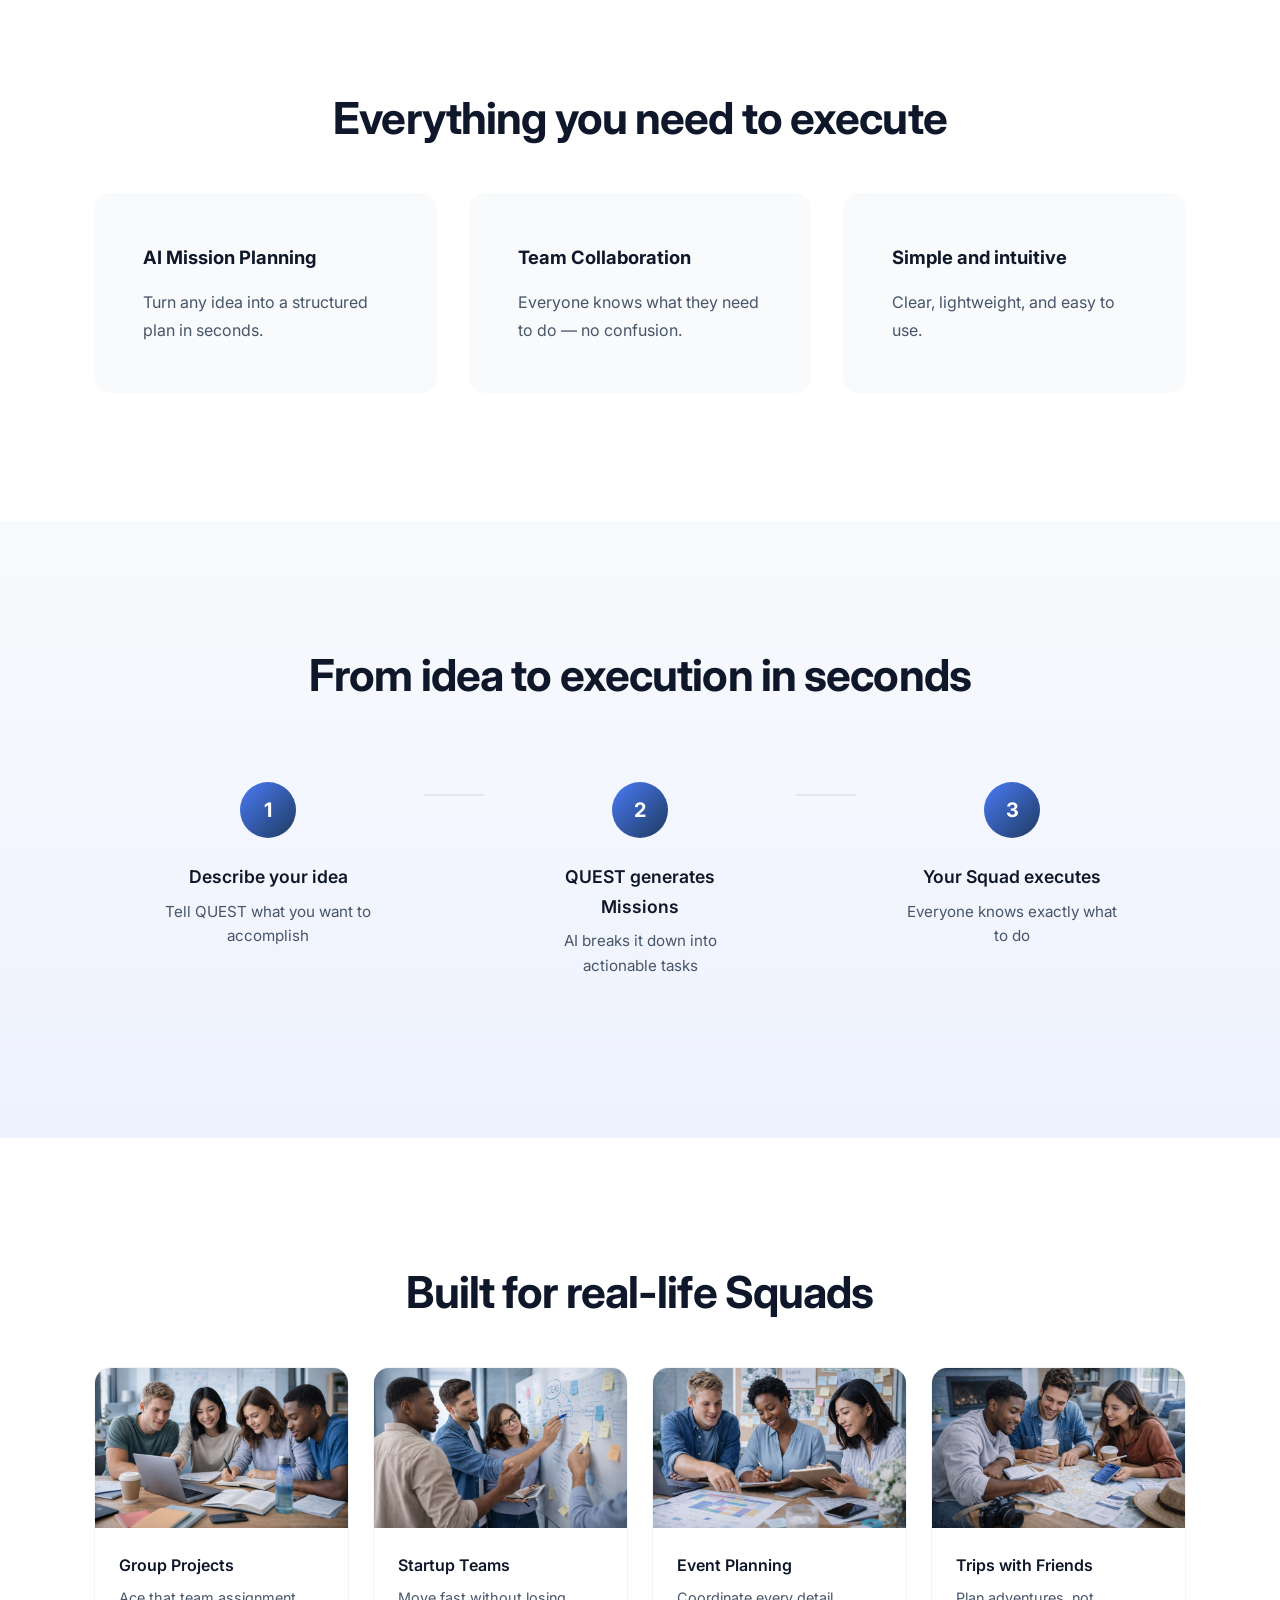
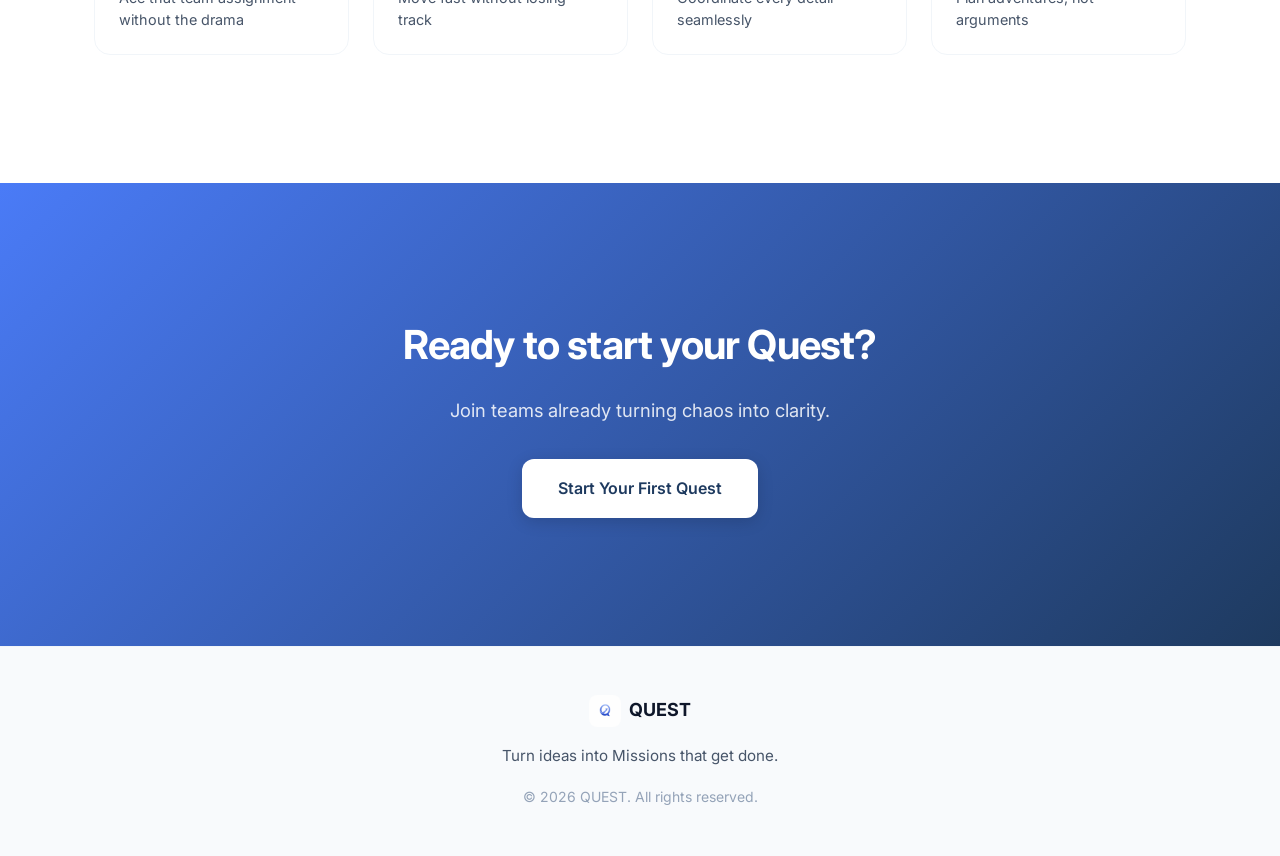
==== commit 60dfac20: "Update index.html" ====
--- a/index.html
+++ b/index.html
@@ -315,7 +315,7 @@
                     <span>QUEST</span>
                 </div>
                 <p class="footer-tagline">Turn ideas into Missions that get done.</p>
-                <p class="footer-copyright">© 2024 QUEST. All rights reserved.</p>
+                <p class="footer-copyright">© 2026 QUEST. All rights reserved.</p>
             </div>
         </div>
     </footer>
--- a/styles.css
+++ b/styles.css
@@ -193,20 +193,11 @@
 .nav-logo {
     display: flex;
     align-items: center;
-    gap: 0.625rem;
-}
-
-.nav-logo-icon {
-    width: 40px;
-    height: 40px;
-    border-radius: var(--radius-sm);
-}
-
-.nav-logo-text {
-    font-size: 1.125rem;
-    font-weight: 700;
-    color: var(--color-gray-900);
-    letter-spacing: -0.01em;
+}
+
+.nav-logo-full {
+    height: 44px;
+    width: auto;
 }
 
 .nav-cta {
@@ -1042,8 +1033,8 @@
         font-size: 1.75rem;
     }
     
-    .nav-logo-text {
-        display: none;
+    .nav-logo-full {
+        height: 36px;
     }
     
     .nav-cta {
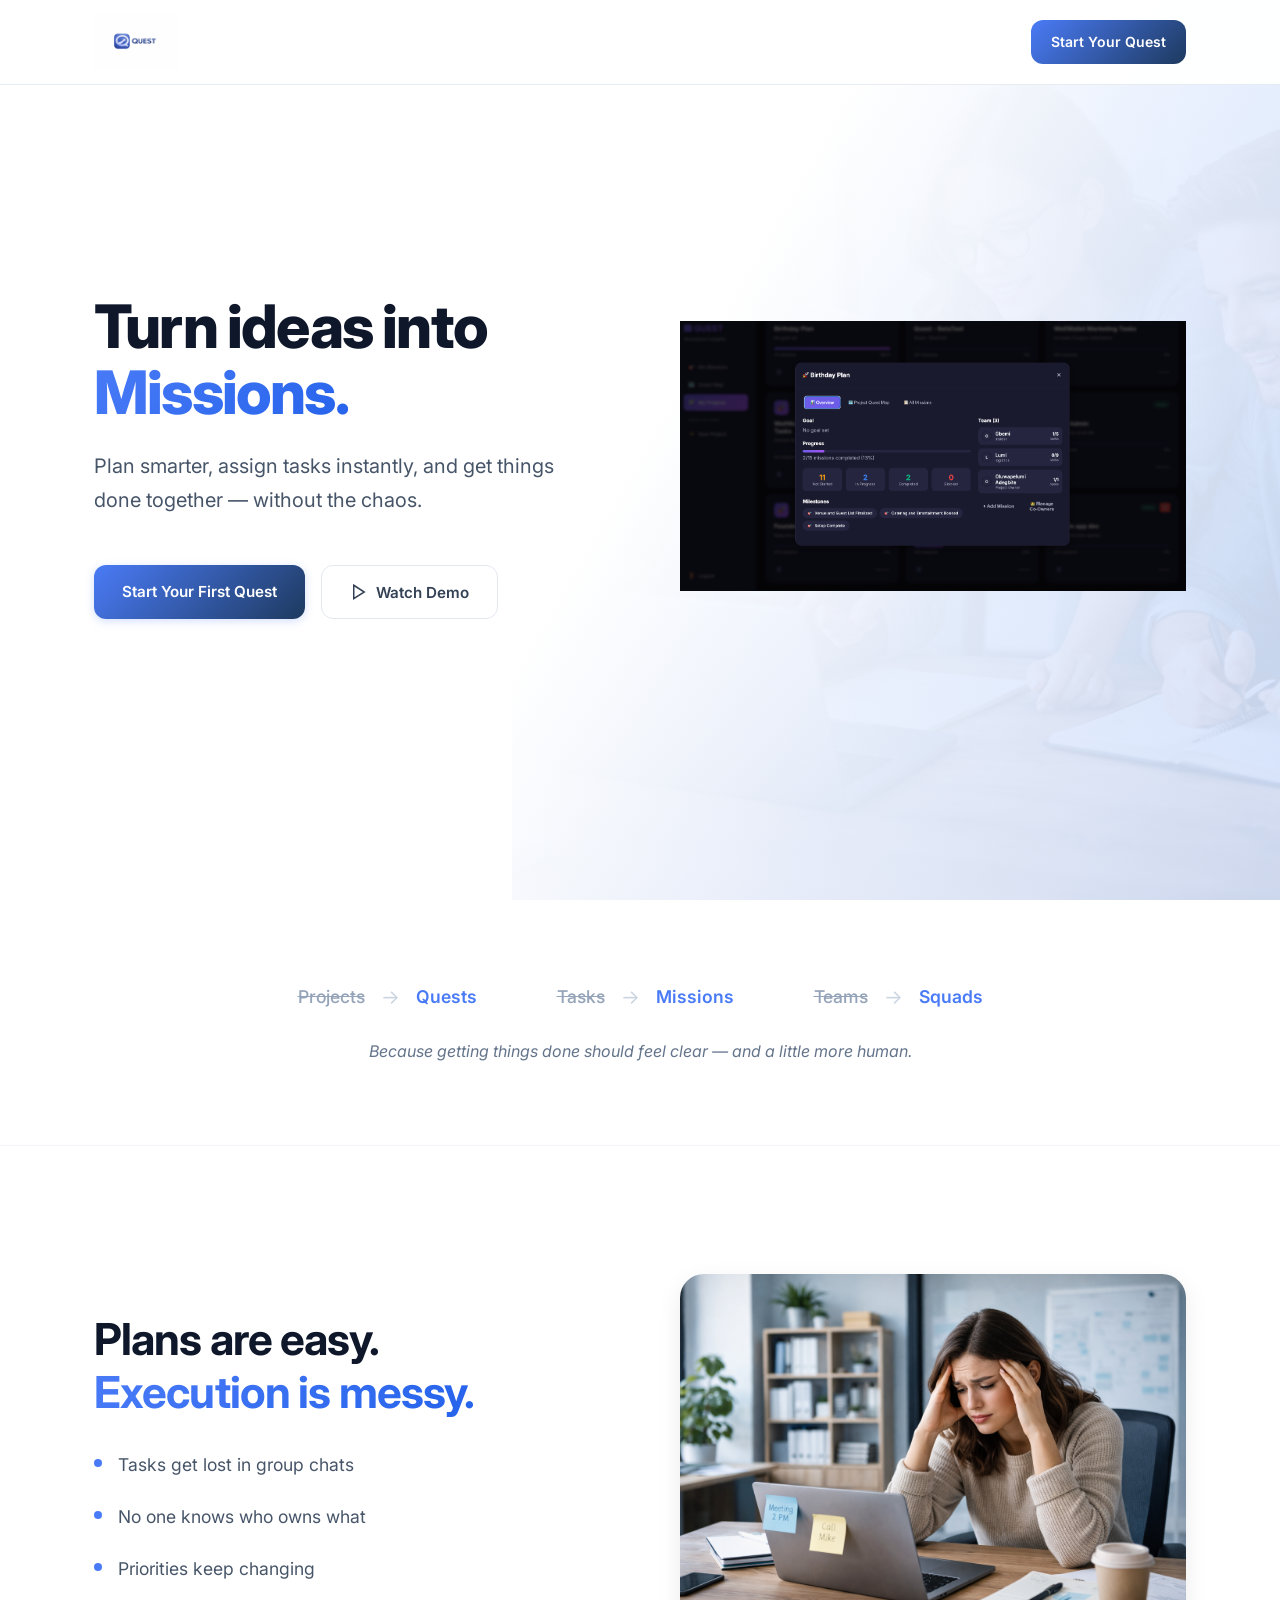
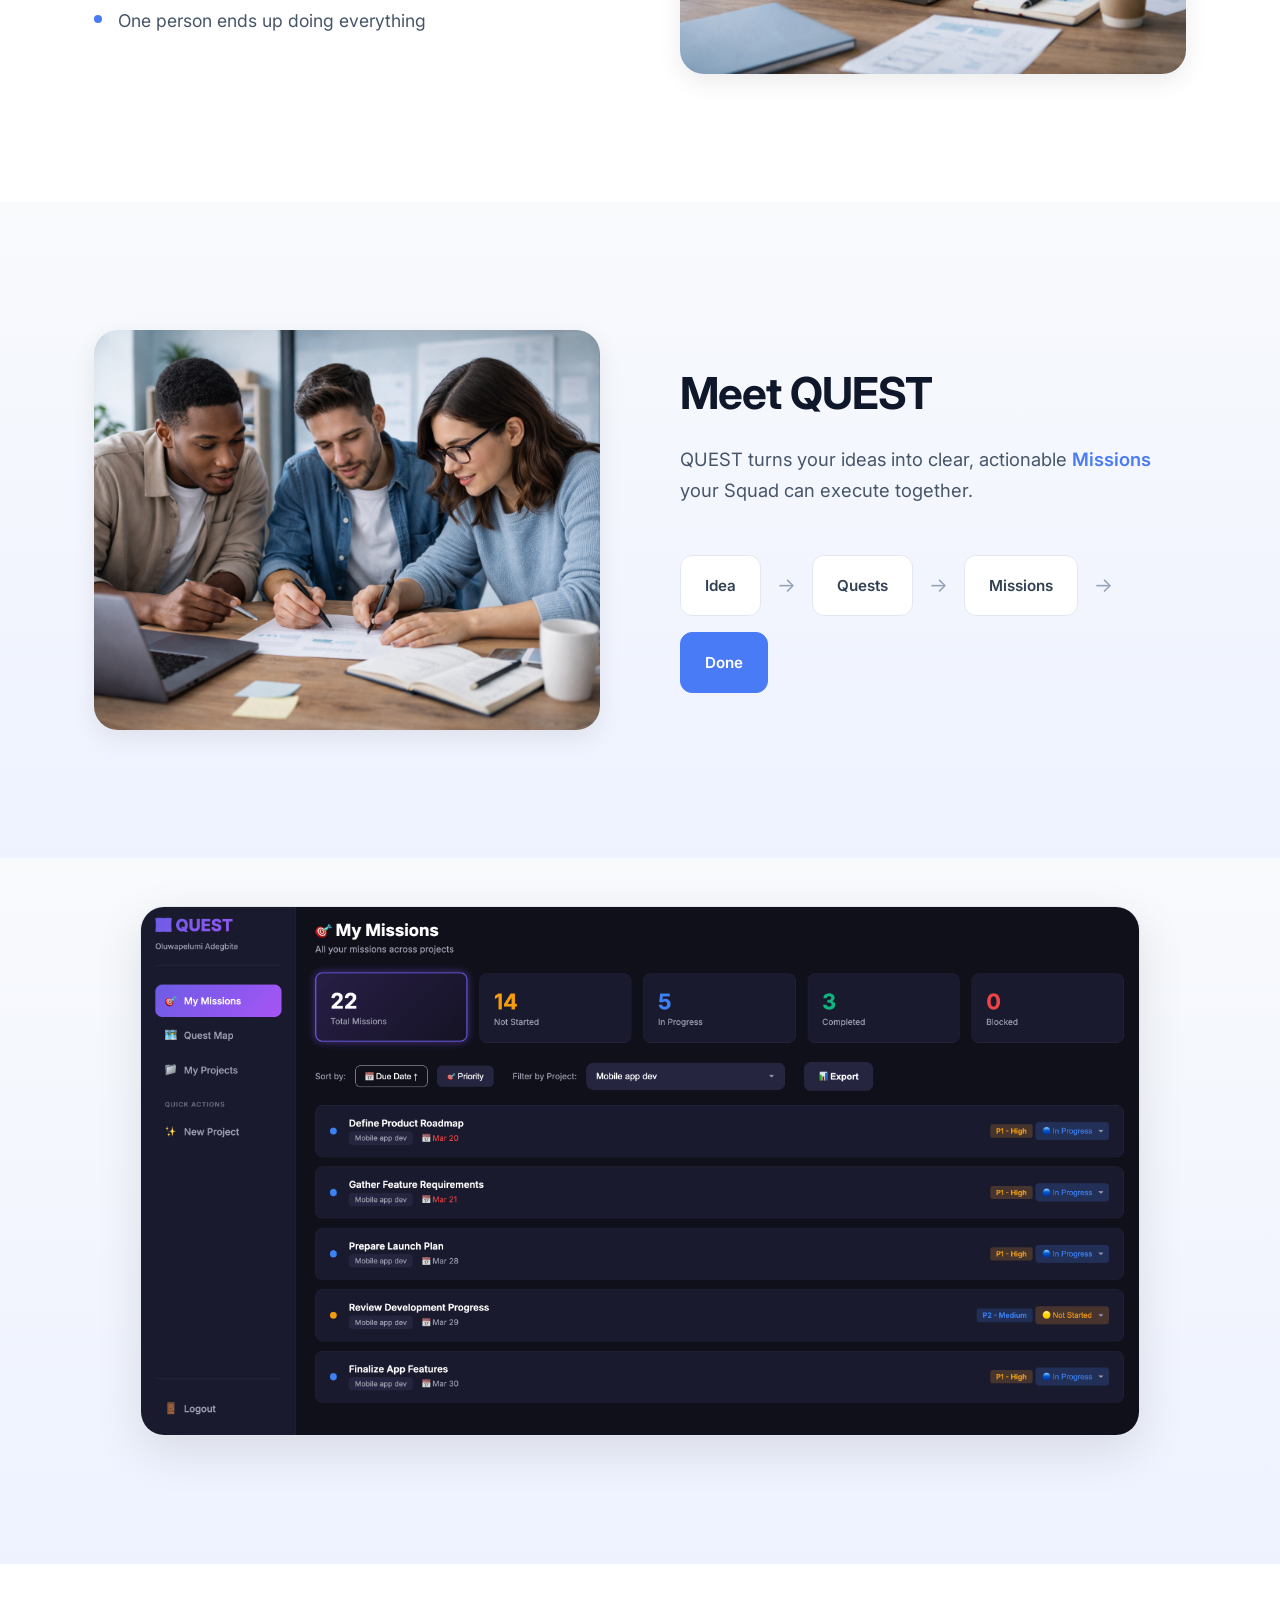
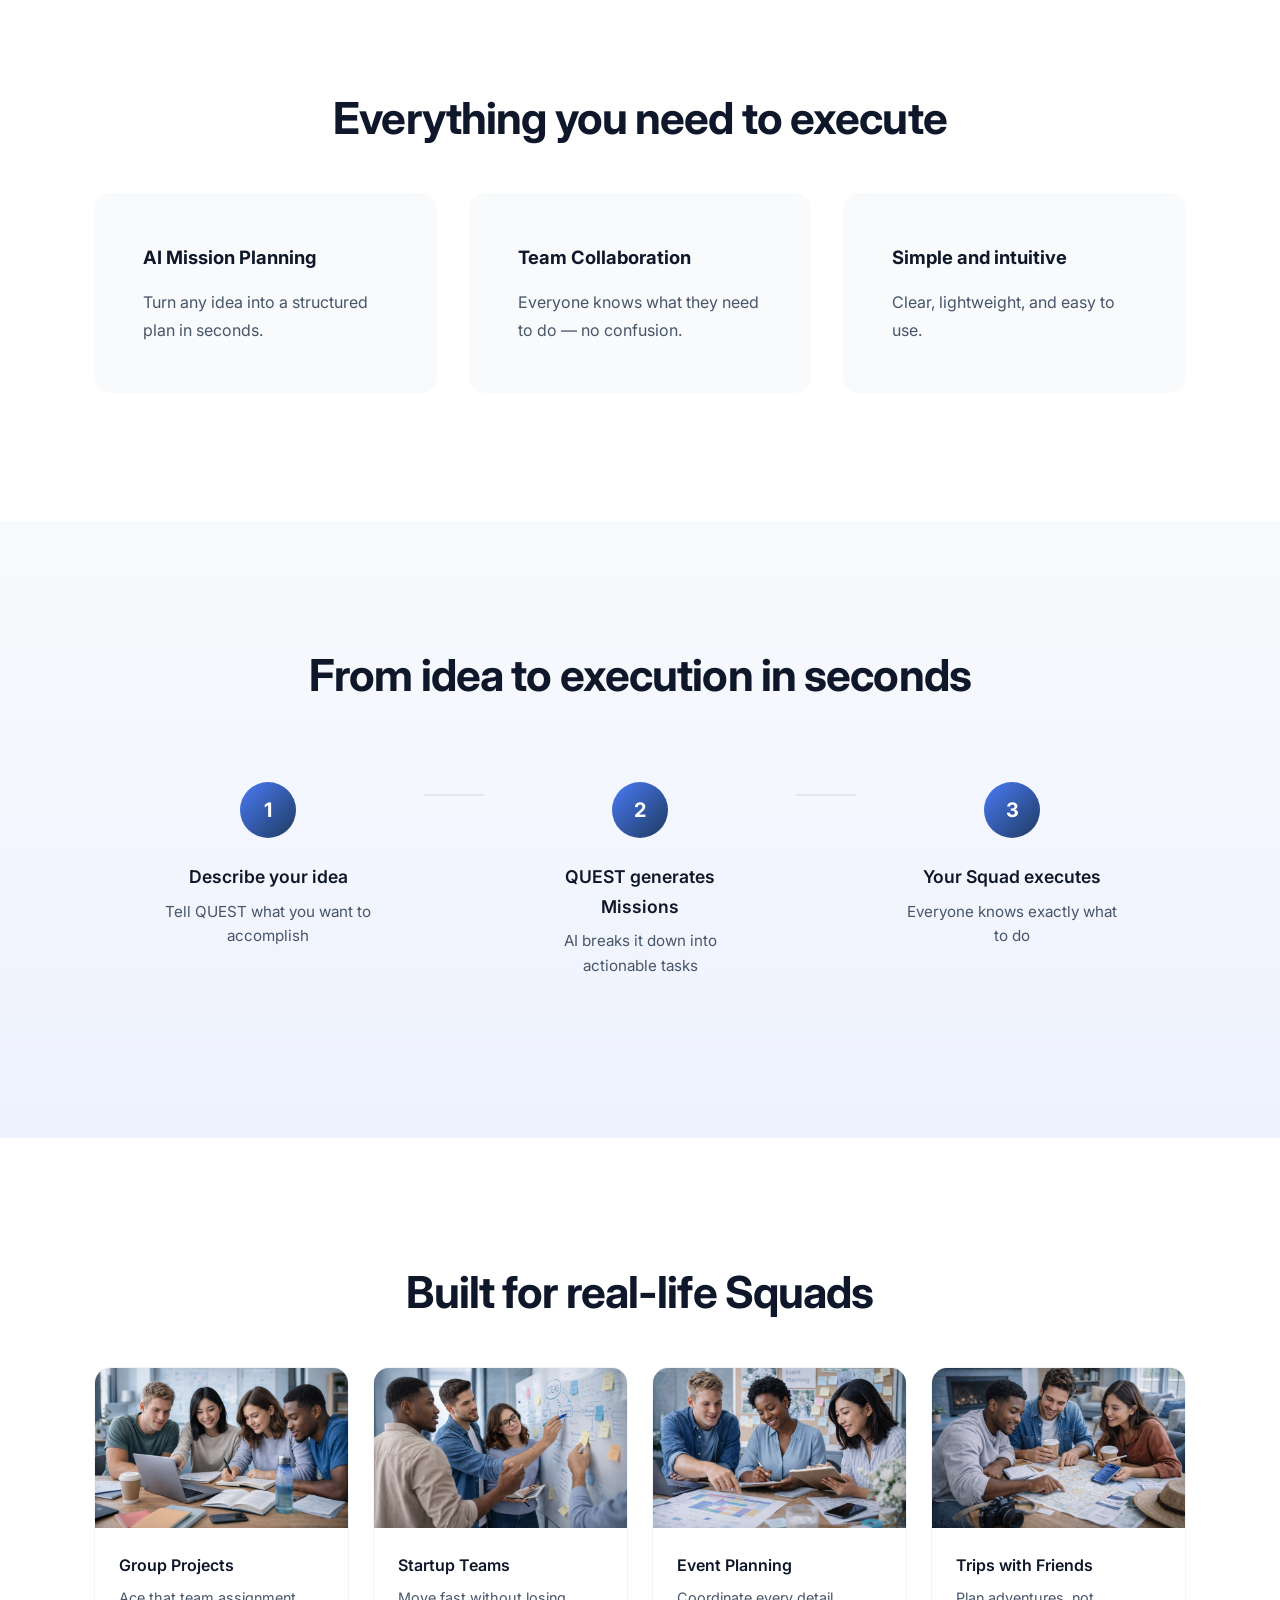
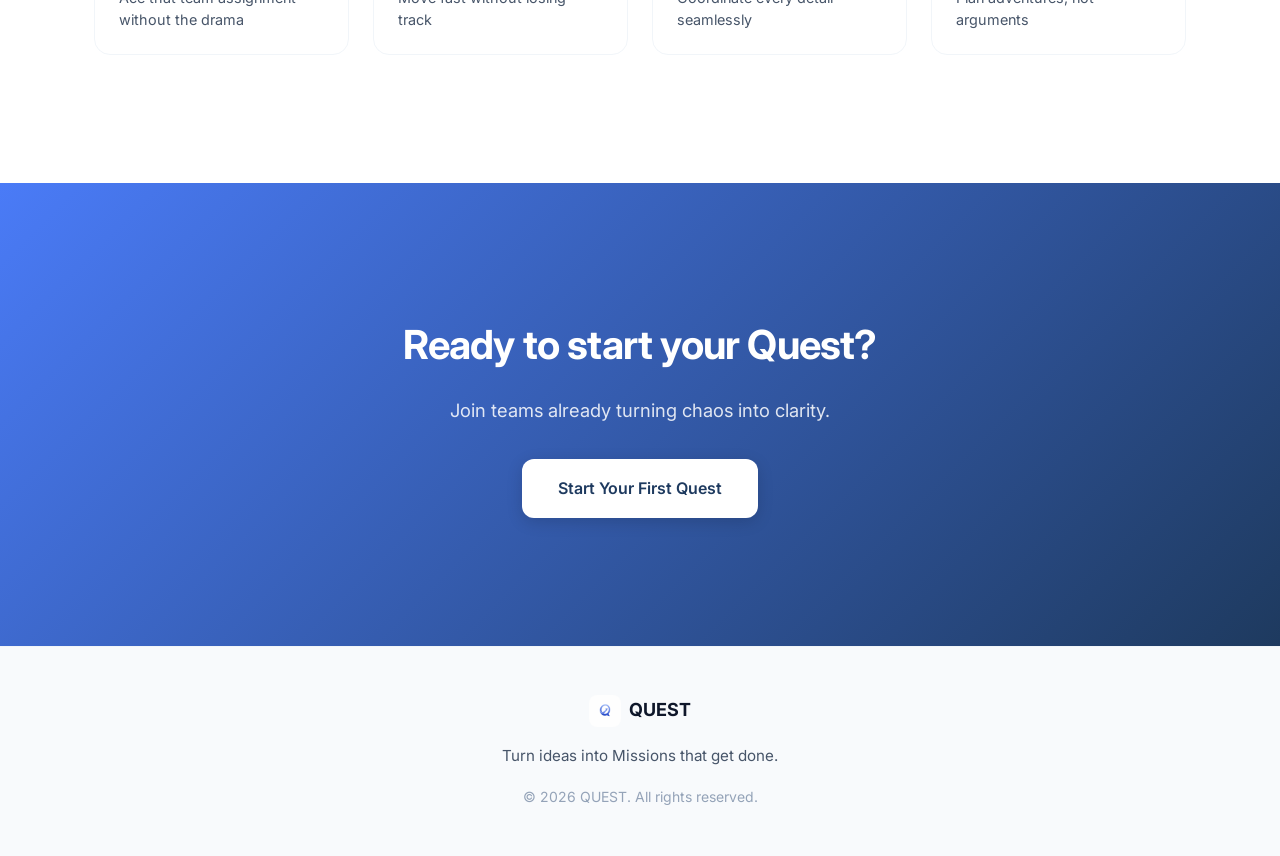
==== commit d4f22f94: "Update index.html" ====
--- a/index.html
+++ b/index.html
@@ -38,6 +38,7 @@
         <div class="hero-background">
             <img src="images/hero-team.png" alt="Team collaborating" class="hero-bg-image">
             <div class="hero-bg-overlay"></div>
+            <div class="hero-bg-color"></div>
         </div>
         <div class="hero-container">
             <div class="hero-content" data-aos="fade-up">
@@ -62,31 +63,8 @@
             </div>
             
             <div class="hero-visual" data-aos="fade-left" data-aos-delay="200">
-                <div class="missions-card">
-                    <div class="missions-header">
-                        <span class="missions-title">Today's Missions</span>
-                    </div>
-                    <div class="mission-item" data-aos="fade-up" data-aos-delay="400">
-                        <div class="mission-content">
-                            <span class="mission-name">Design slides</span>
-                            <span class="mission-assignee">Sarah</span>
-                        </div>
-                        <div class="mission-status status-progress"></div>
-                    </div>
-                    <div class="mission-item" data-aos="fade-up" data-aos-delay="500">
-                        <div class="mission-content">
-                            <span class="mission-name">Contact speakers</span>
-                            <span class="mission-assignee">David</span>
-                        </div>
-                        <div class="mission-status status-pending"></div>
-                    </div>
-                    <div class="mission-item" data-aos="fade-up" data-aos-delay="600">
-                        <div class="mission-content">
-                            <span class="mission-name">Book venue</span>
-                            <span class="mission-assignee">Emma</span>
-                        </div>
-                        <div class="mission-status status-done"></div>
-                    </div>
+                <div class="hero-screenshot">
+                    <img src="images/hero-missions-card.png" alt="QUEST Missions Interface">
                 </div>
             </div>
         </div>
--- a/styles.css
+++ b/styles.css
@@ -196,7 +196,7 @@
 }
 
 .nav-logo-full {
-    height: 44px;
+    height: 56px;
     width: auto;
 }
 
@@ -232,16 +232,17 @@
     position: absolute;
     top: 0;
     right: 0;
-    width: 50%;
+    width: 60%;
     height: 100%;
     z-index: 0;
+    overflow: hidden;
 }
 
 .hero-bg-image {
     width: 100%;
     height: 100%;
     object-fit: cover;
-    opacity: 0.15;
+    opacity: 0.35;
 }
 
 .hero-bg-overlay {
@@ -250,7 +251,28 @@
     left: 0;
     right: 0;
     bottom: 0;
-    background: linear-gradient(90deg, var(--color-white) 0%, rgba(255,255,255,0.8) 50%, rgba(255,255,255,0.4) 100%);
+    background: linear-gradient(
+        120deg,
+        var(--color-white) 0%,
+        var(--color-white) 30%,
+        rgba(232, 240, 255, 0.9) 60%,
+        rgba(200, 220, 255, 0.7) 100%
+    );
+}
+
+.hero-bg-color {
+    position: absolute;
+    top: -50%;
+    right: -20%;
+    width: 80%;
+    height: 150%;
+    background: radial-gradient(
+        ellipse at center,
+        rgba(74, 123, 247, 0.12) 0%,
+        rgba(74, 123, 247, 0.05) 40%,
+        transparent 70%
+    );
+    z-index: -1;
 }
 
 .hero-container {
@@ -1034,7 +1056,7 @@
     }
     
     .nav-logo-full {
-        height: 36px;
+        height: 44px;
     }
     
     .nav-cta {
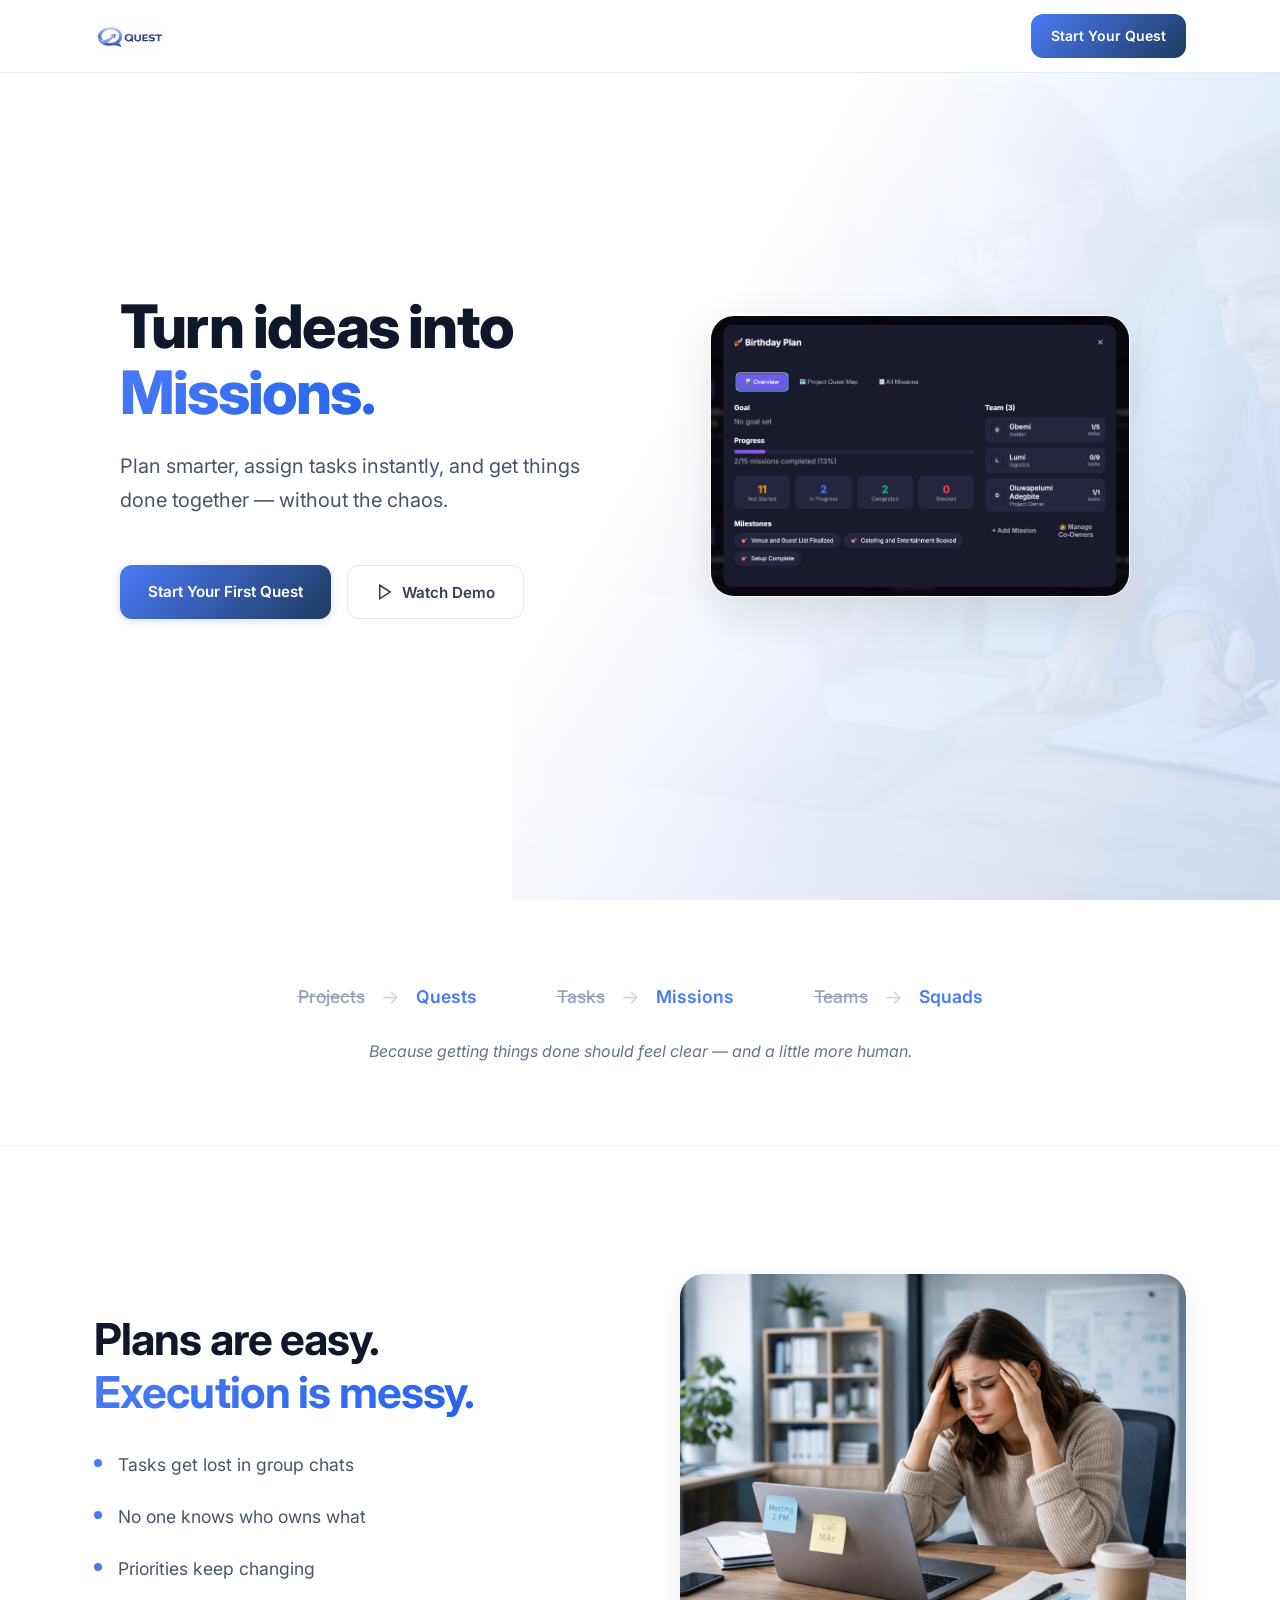
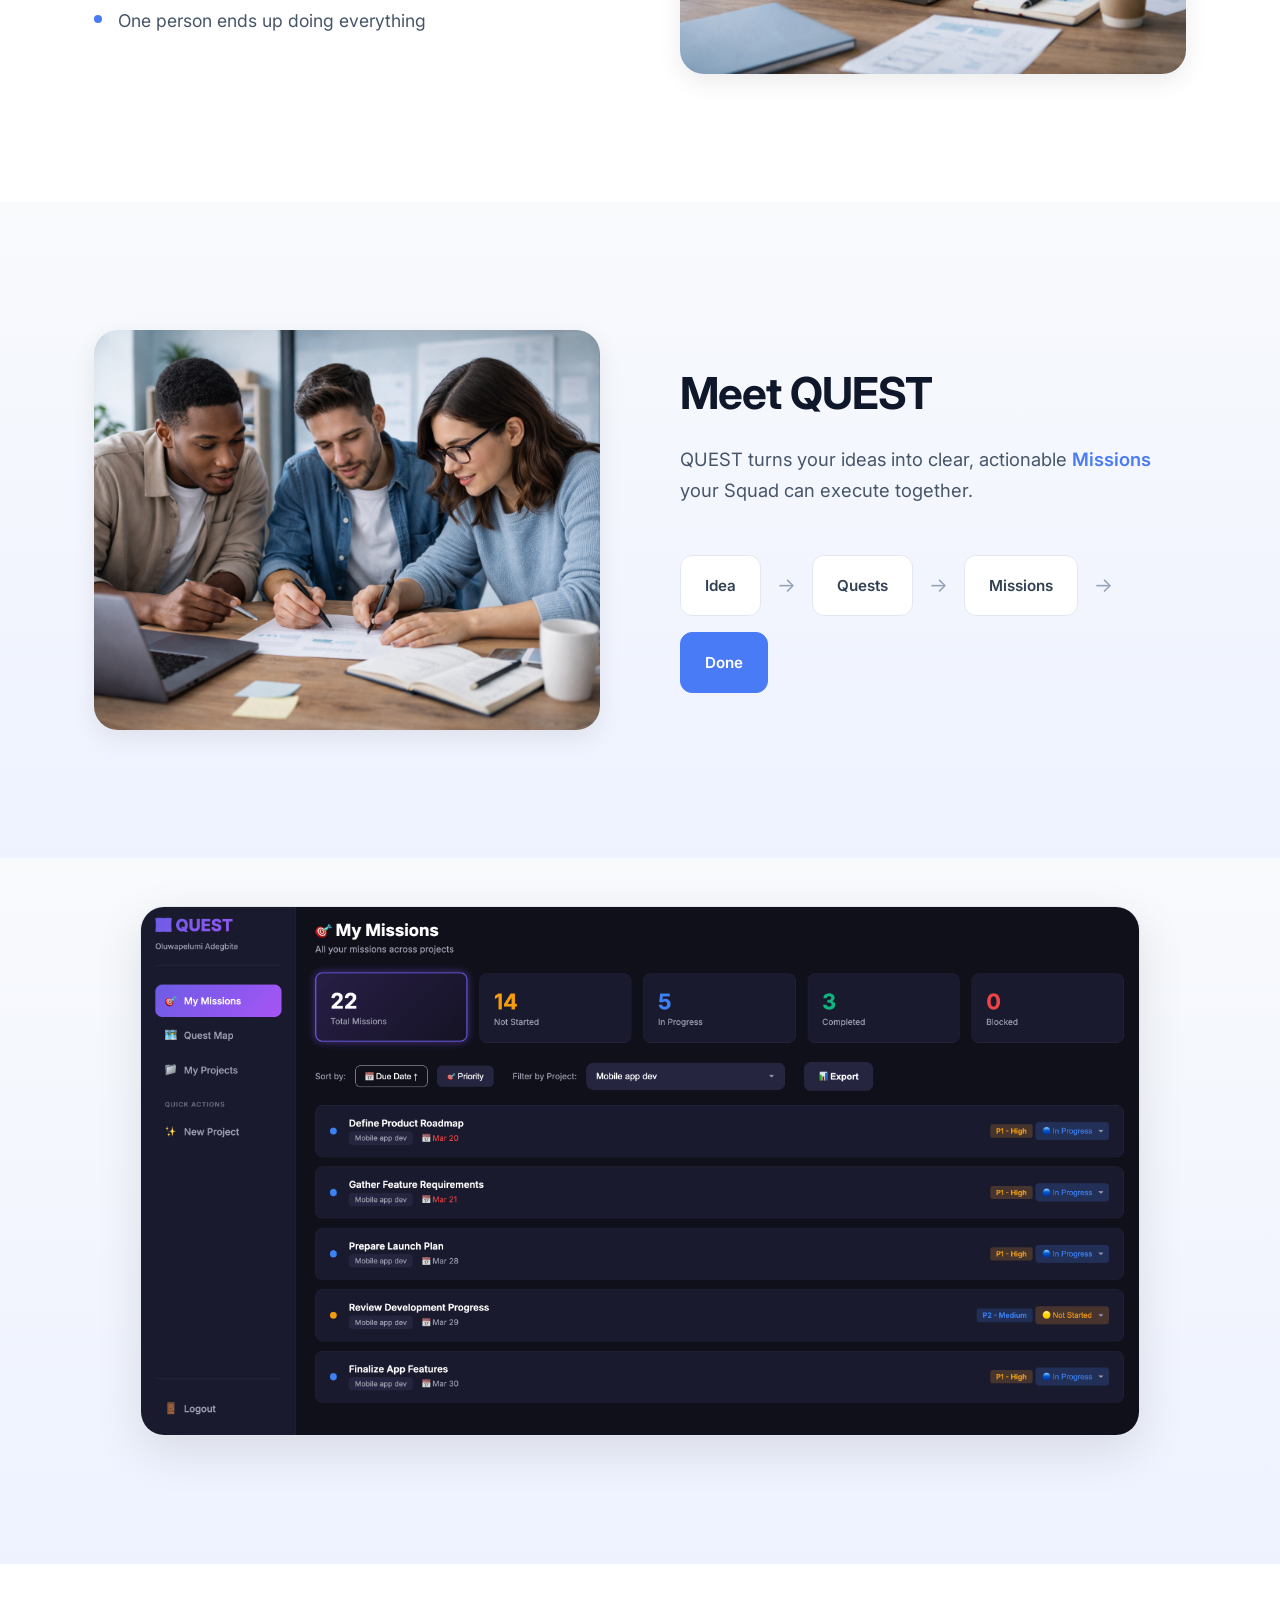
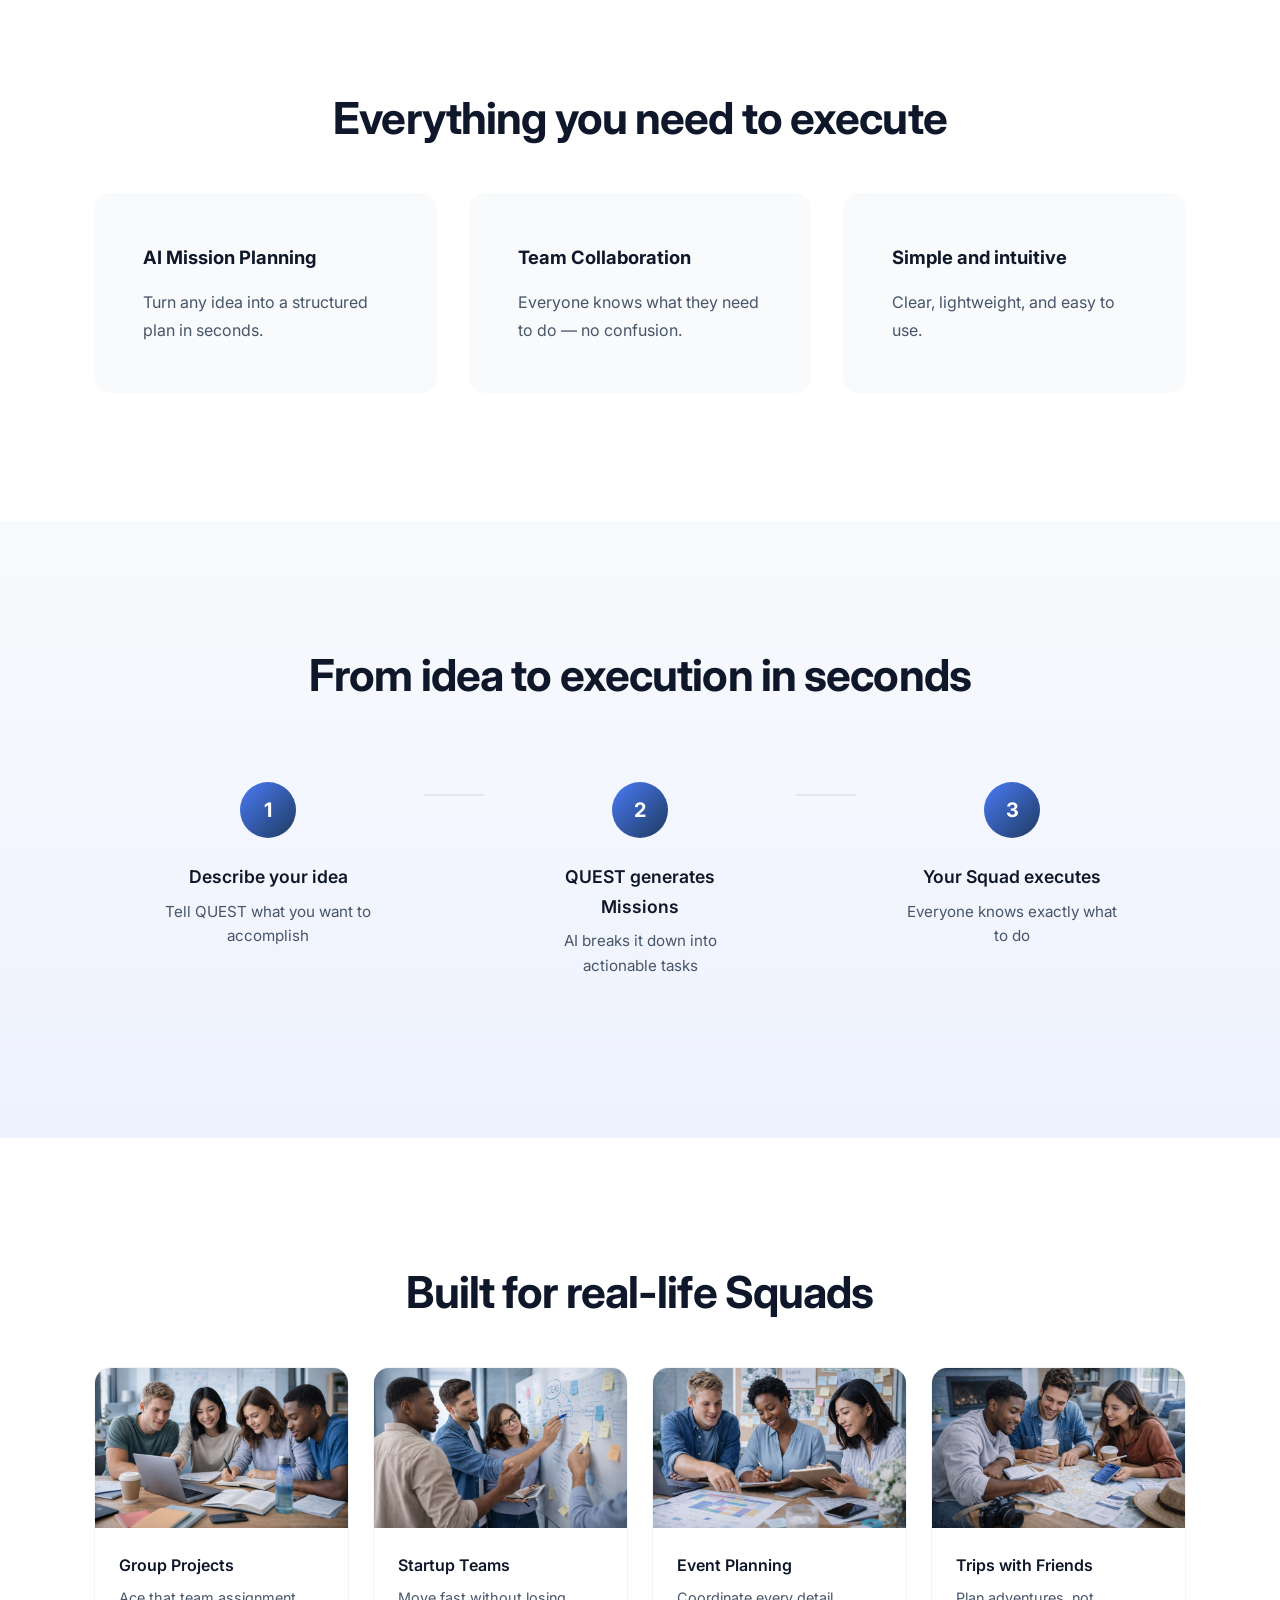
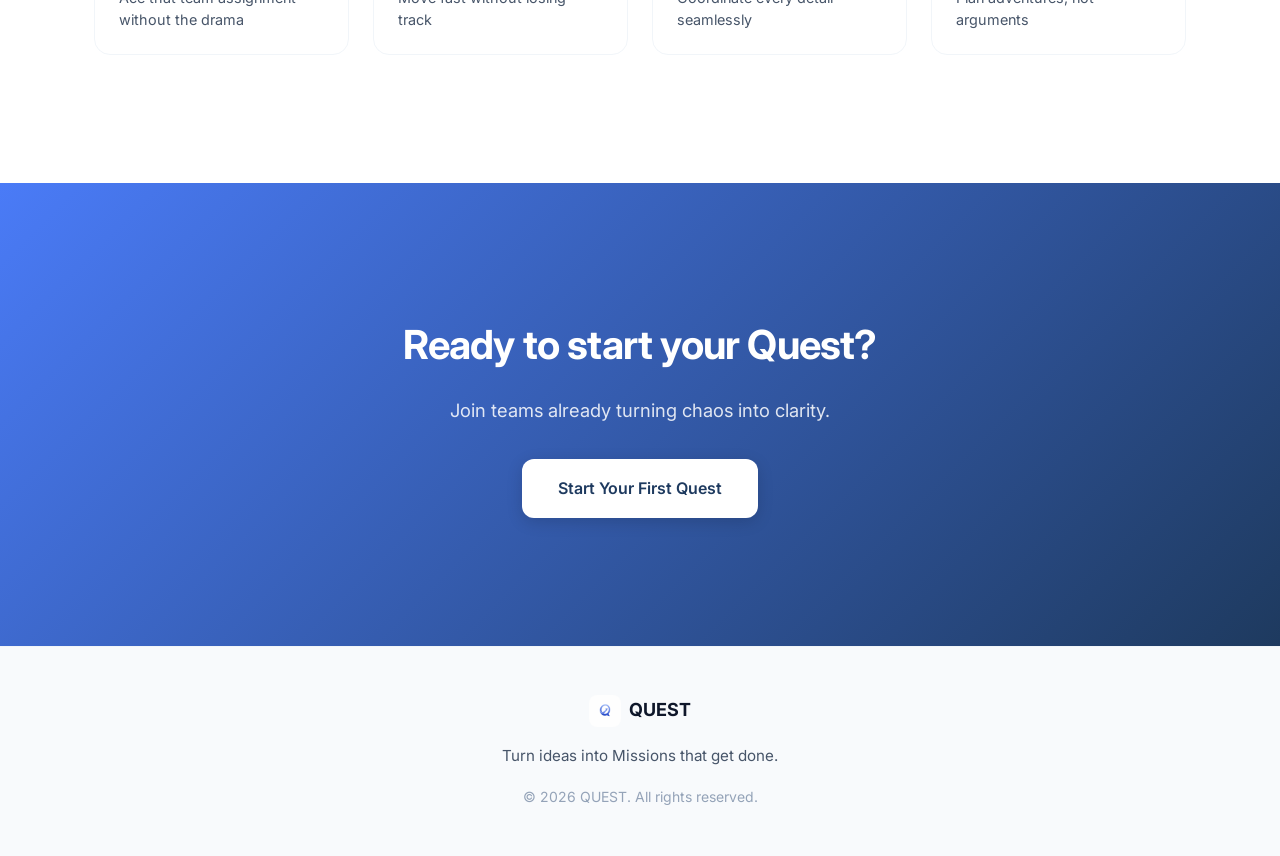
==== commit 9986dae0: "Update index.html" ====
--- a/index.html
+++ b/index.html
@@ -25,7 +25,7 @@
     <nav class="navbar" id="navbar">
         <div class="nav-container">
             <a href="#" class="nav-logo">
-                <img src="images/logo-full.PNG" alt="QUEST Logo" class="nav-logo-full">
+                <img src="images/logo-quest.png" alt="QUEST Logo" class="nav-logo-full">
             </a>
             <a href="https://script.google.com/macros/s/AKfycbzC-Z52g2r41AF5Uu3ritGRV96YPB_LfRRF-WrHFSeSqNZACNCgpPoTn3kDJh565tt7/exec" class="nav-cta">
                 Start Your Quest
--- a/styles.css
+++ b/styles.css
@@ -196,7 +196,10 @@
 }
 
 .nav-logo-full {
-    height: 56px;
+    height: 36px;
+    width: auto;
+    max-width: 140px;
+    object-fit: contain;
     width: auto;
 }
 
@@ -310,6 +313,22 @@
     flex-wrap: wrap;
 }
 
+/* Hero Screenshot */
+.hero-screenshot {
+    max-width: 420px;
+    width: 100%;
+    border-radius: var(--radius-xl);
+    overflow: hidden;
+    box-shadow: var(--shadow-xl);
+    border: 1px solid rgba(255, 255, 255, 0.8);
+}
+
+.hero-screenshot img {
+    width: 100%;
+    height: auto;
+    display: block;
+}
+
 /* Missions Card */
 .hero-visual {
     display: flex;
@@ -922,6 +941,11 @@
    Responsive Design
 ================================ */
 @media (max-width: 1024px) {
+
+   .hero-screenshot {
+    max-width: 360px;
+    margin: 0 auto;
+    }
     .hero-headline {
         font-size: 3rem;
     }
@@ -997,6 +1021,9 @@
 }
 
 @media (max-width: 768px) {
+    .hero-screenshot {
+    max-width: 320px;
+    }
     .hero {
         padding-top: 120px;
         min-height: auto;
@@ -1056,7 +1083,8 @@
     }
     
     .nav-logo-full {
-        height: 44px;
+        height: 30px;
+        max-width: 120px;
     }
     
     .nav-cta {
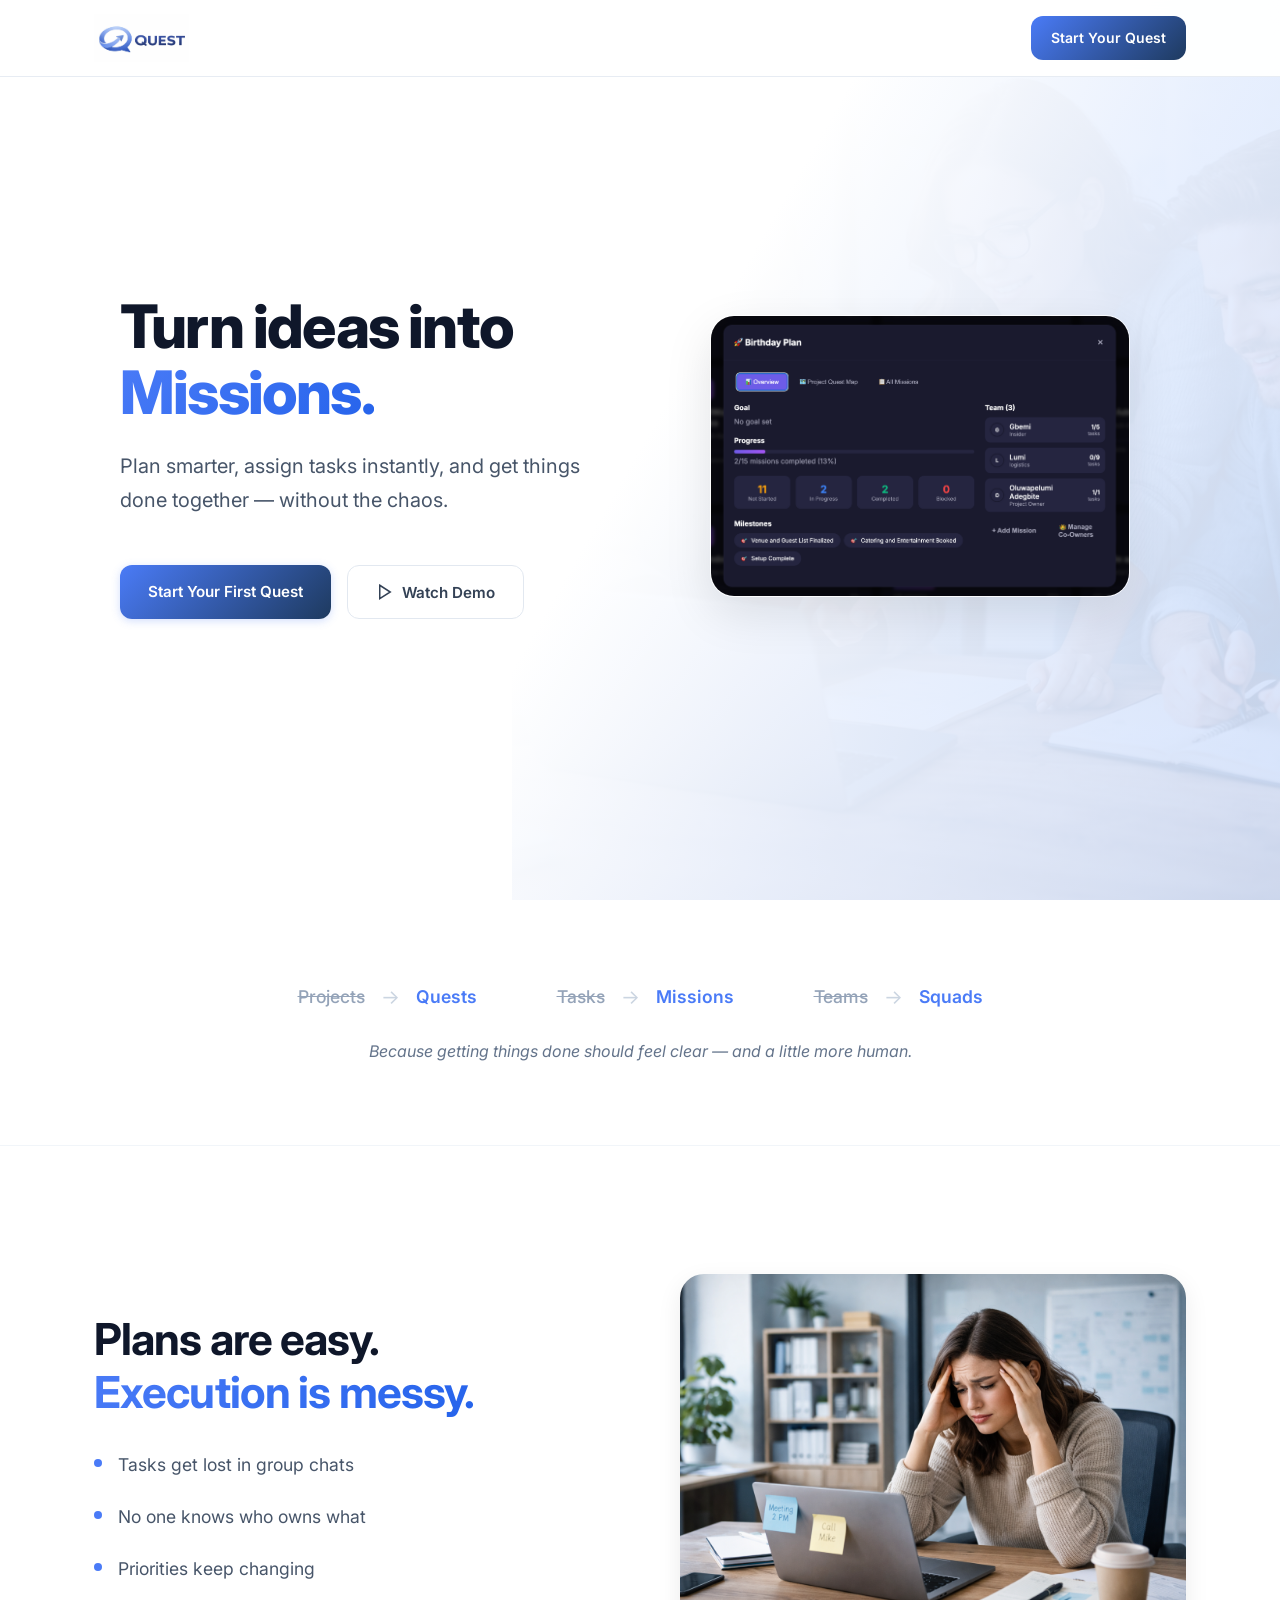
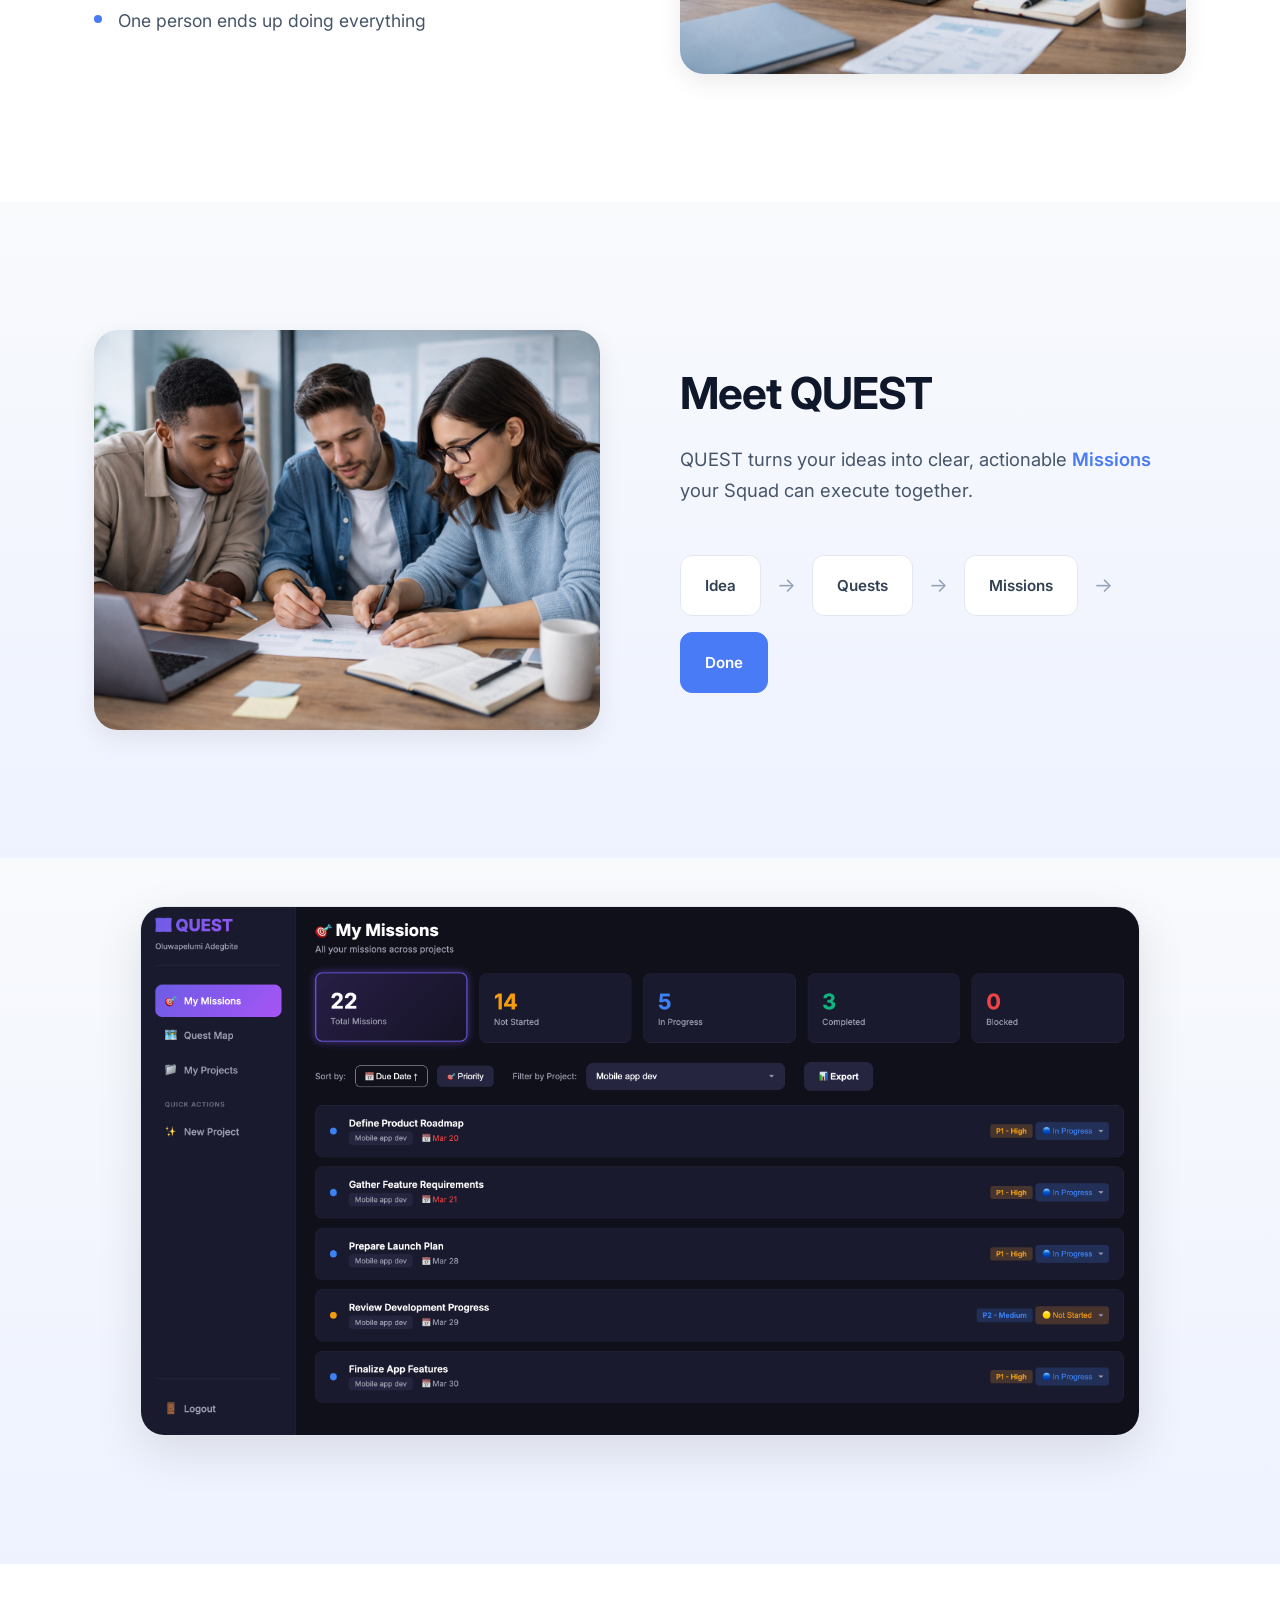
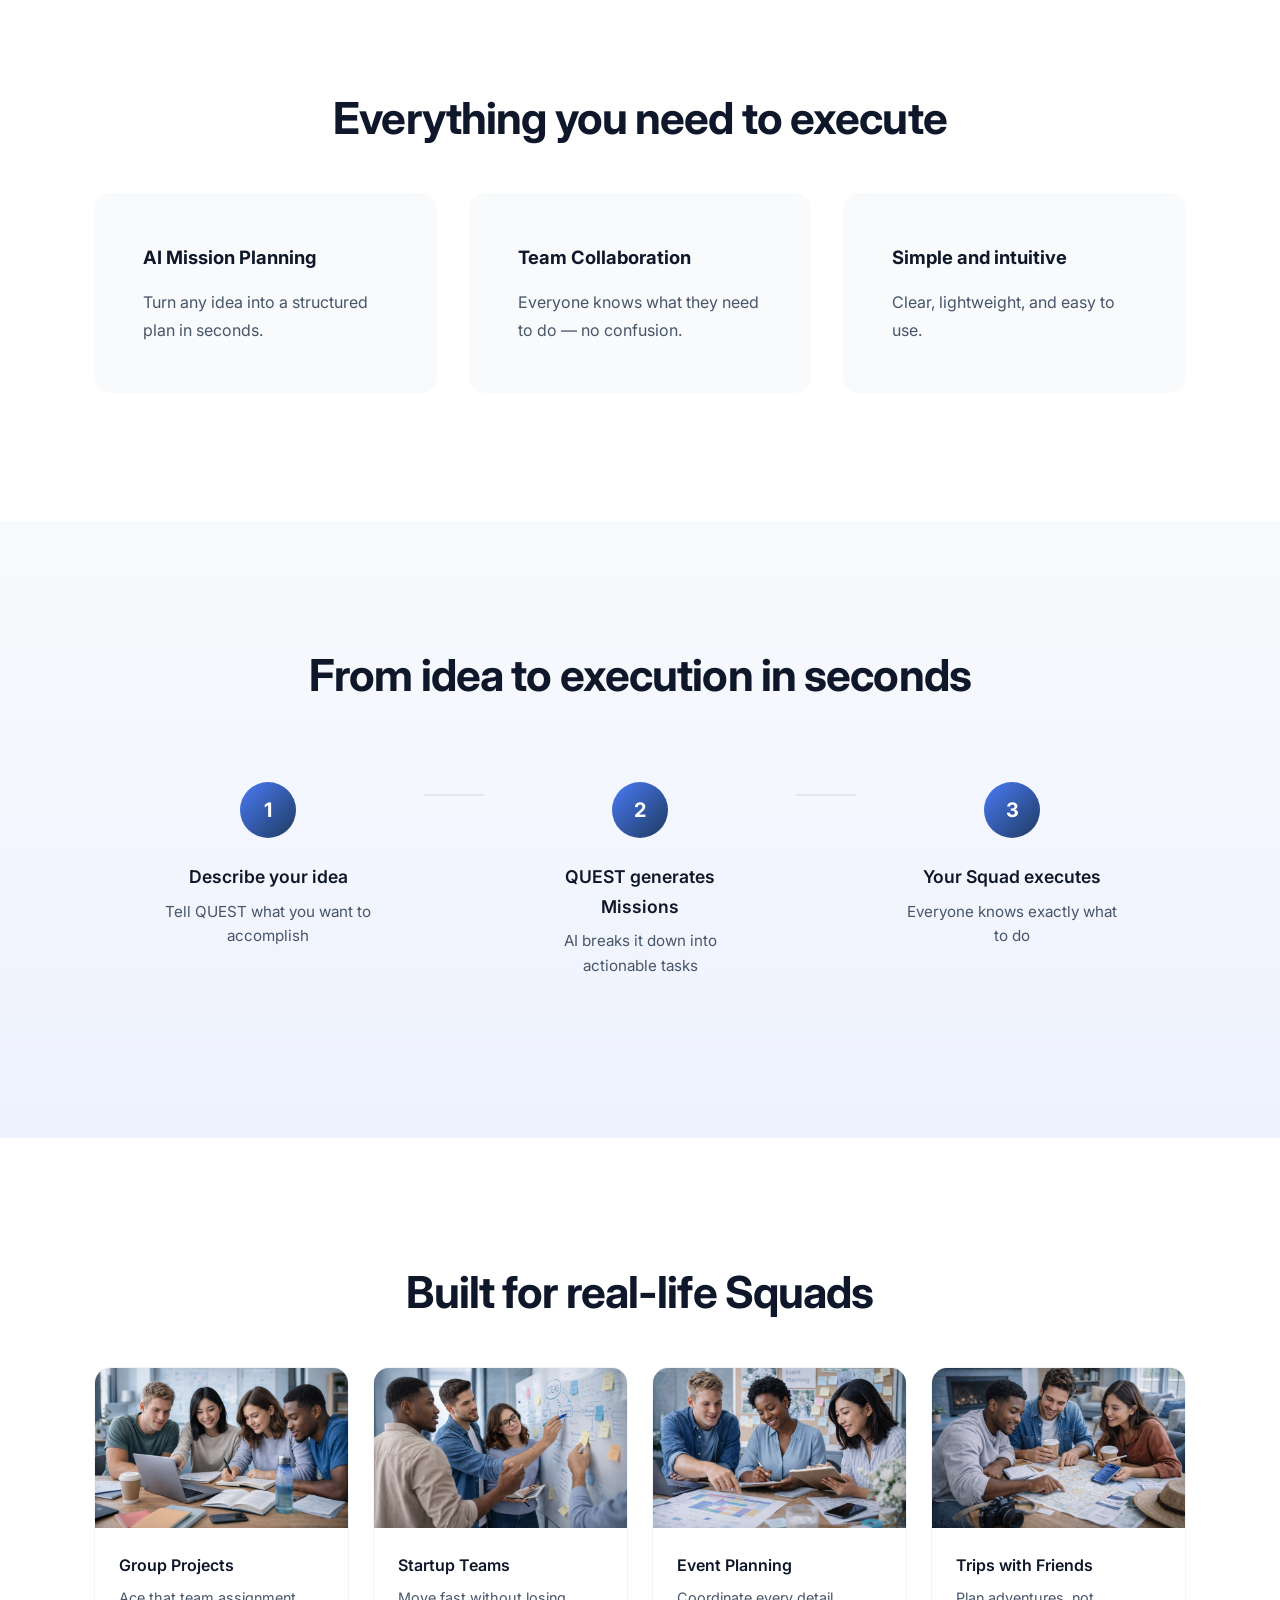
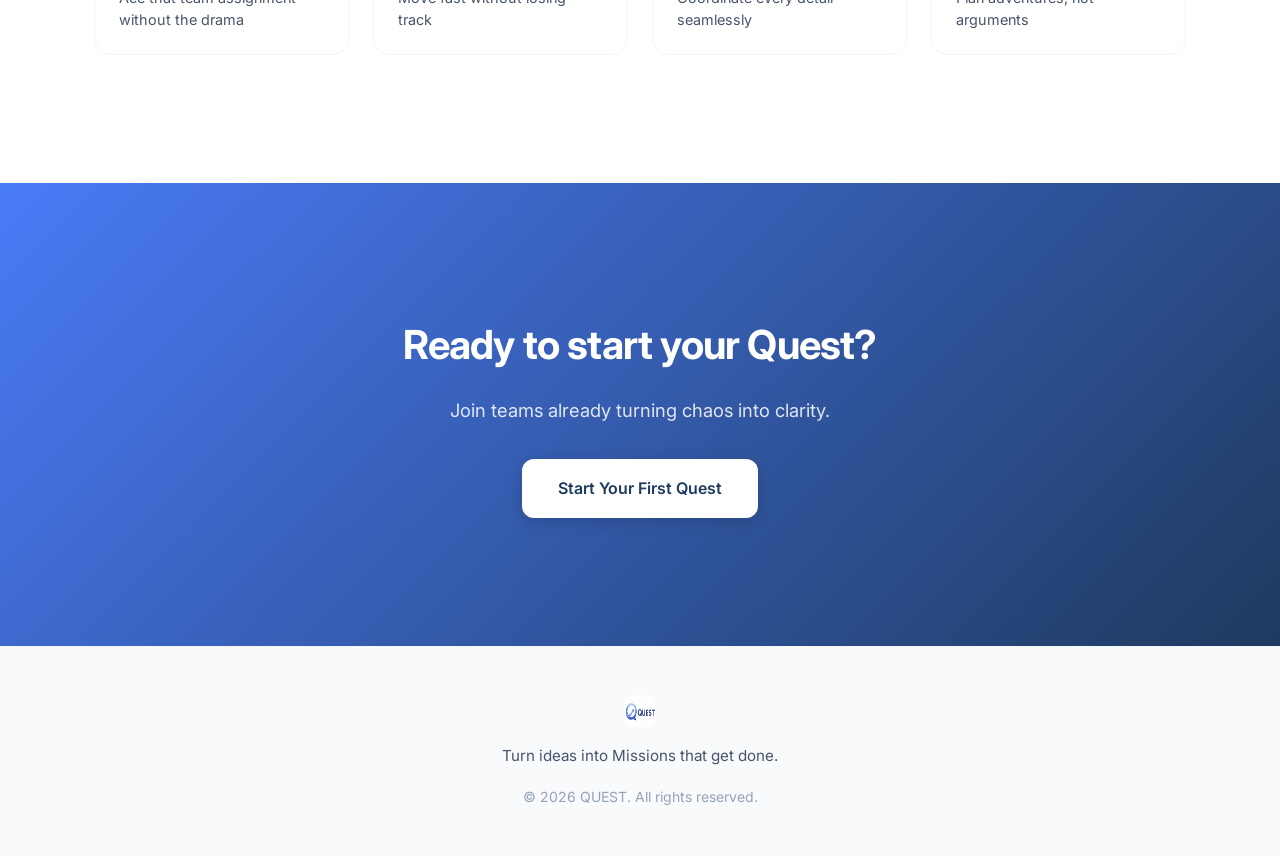
==== commit 3b121da3: "Update index.html" ====
--- a/index.html
+++ b/index.html
@@ -289,8 +289,7 @@
         <div class="container">
             <div class="footer-content">
                 <div class="footer-logo">
-                    <img src="images/logo-icon.PNG" alt="QUEST Logo">
-                    <span>QUEST</span>
+                    <img src="images/logo-quest.png" alt="QUEST Logo">
                 </div>
                 <p class="footer-tagline">Turn ideas into Missions that get done.</p>
                 <p class="footer-copyright">© 2026 QUEST. All rights reserved.</p>
--- a/styles.css
+++ b/styles.css
@@ -196,11 +196,10 @@
 }
 
 .nav-logo-full {
-    height: 36px;
+    height: 48px;
     width: auto;
     max-width: 140px;
     object-fit: contain;
-    width: auto;
 }
 
 .nav-cta {
@@ -1083,8 +1082,8 @@
     }
     
     .nav-logo-full {
-        height: 30px;
-        max-width: 120px;
+        height: 38px;
+        max-width: 150px;
     }
     
     .nav-cta {
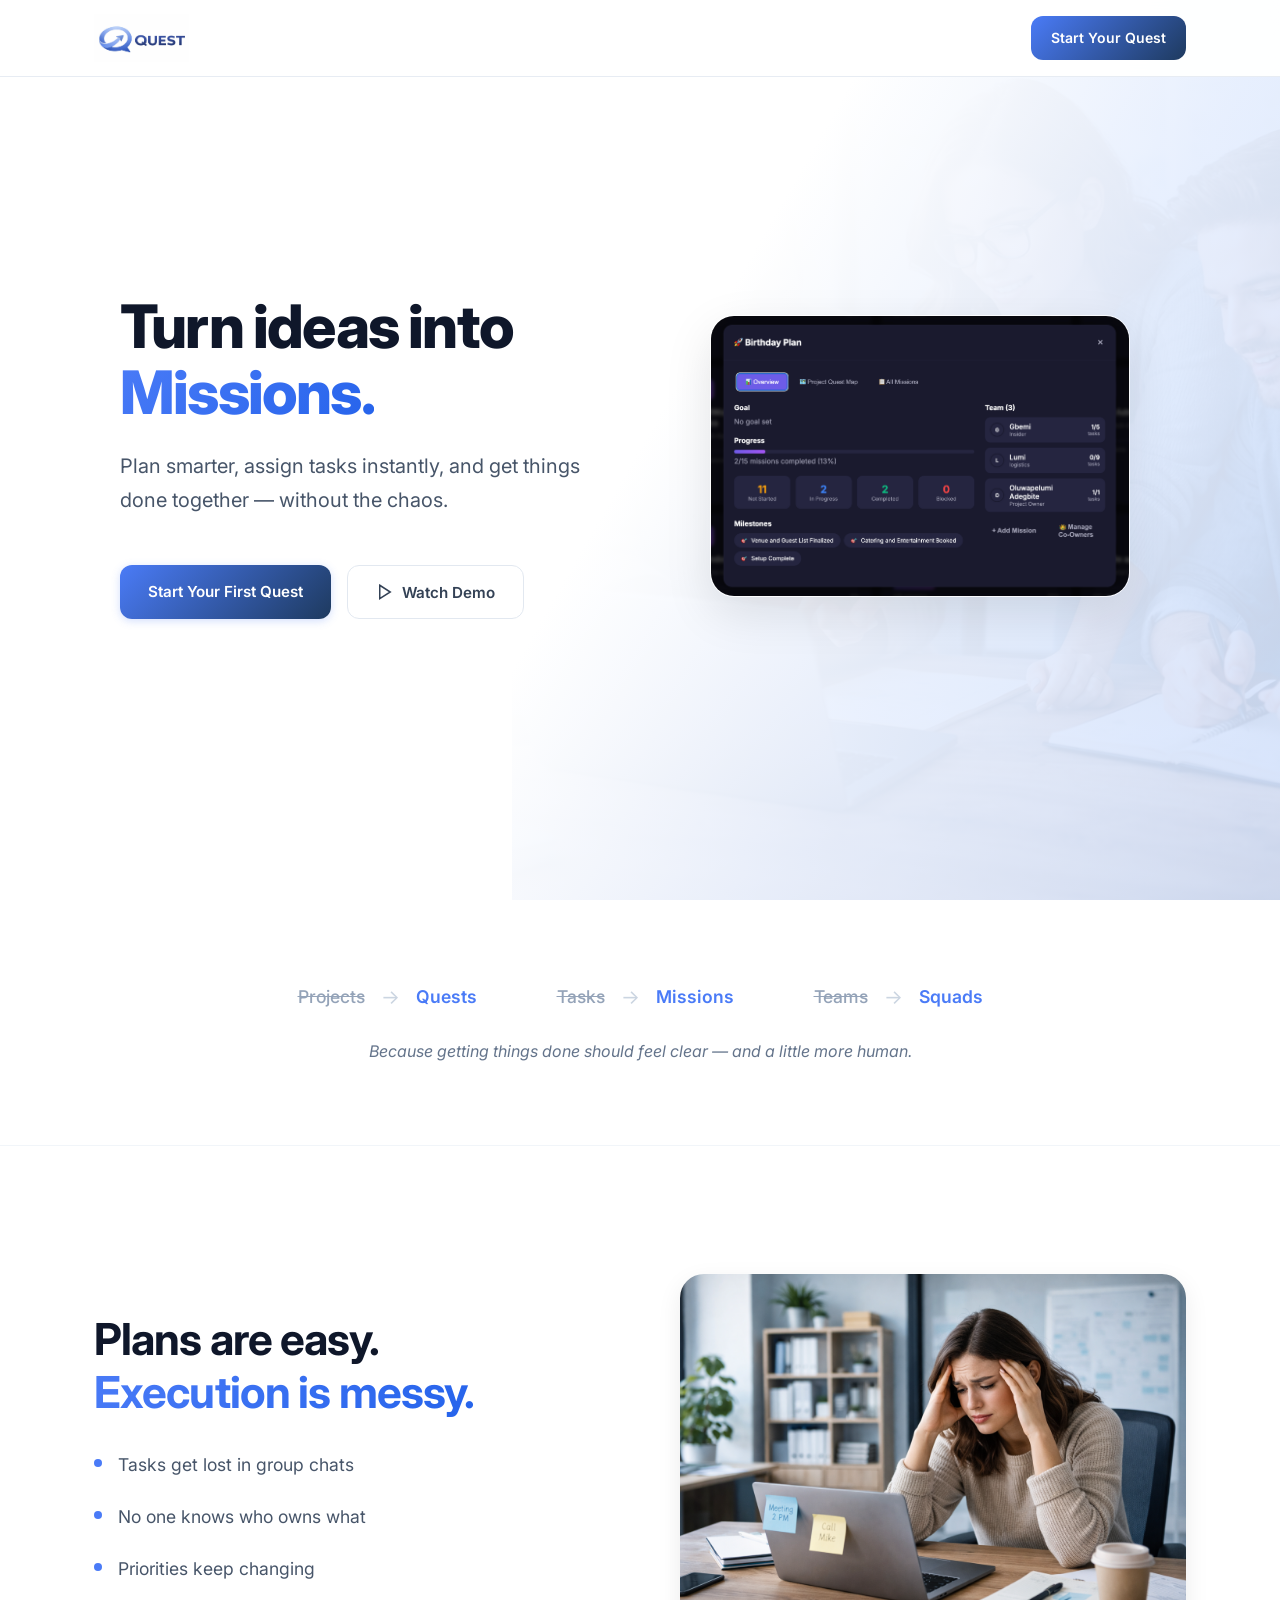
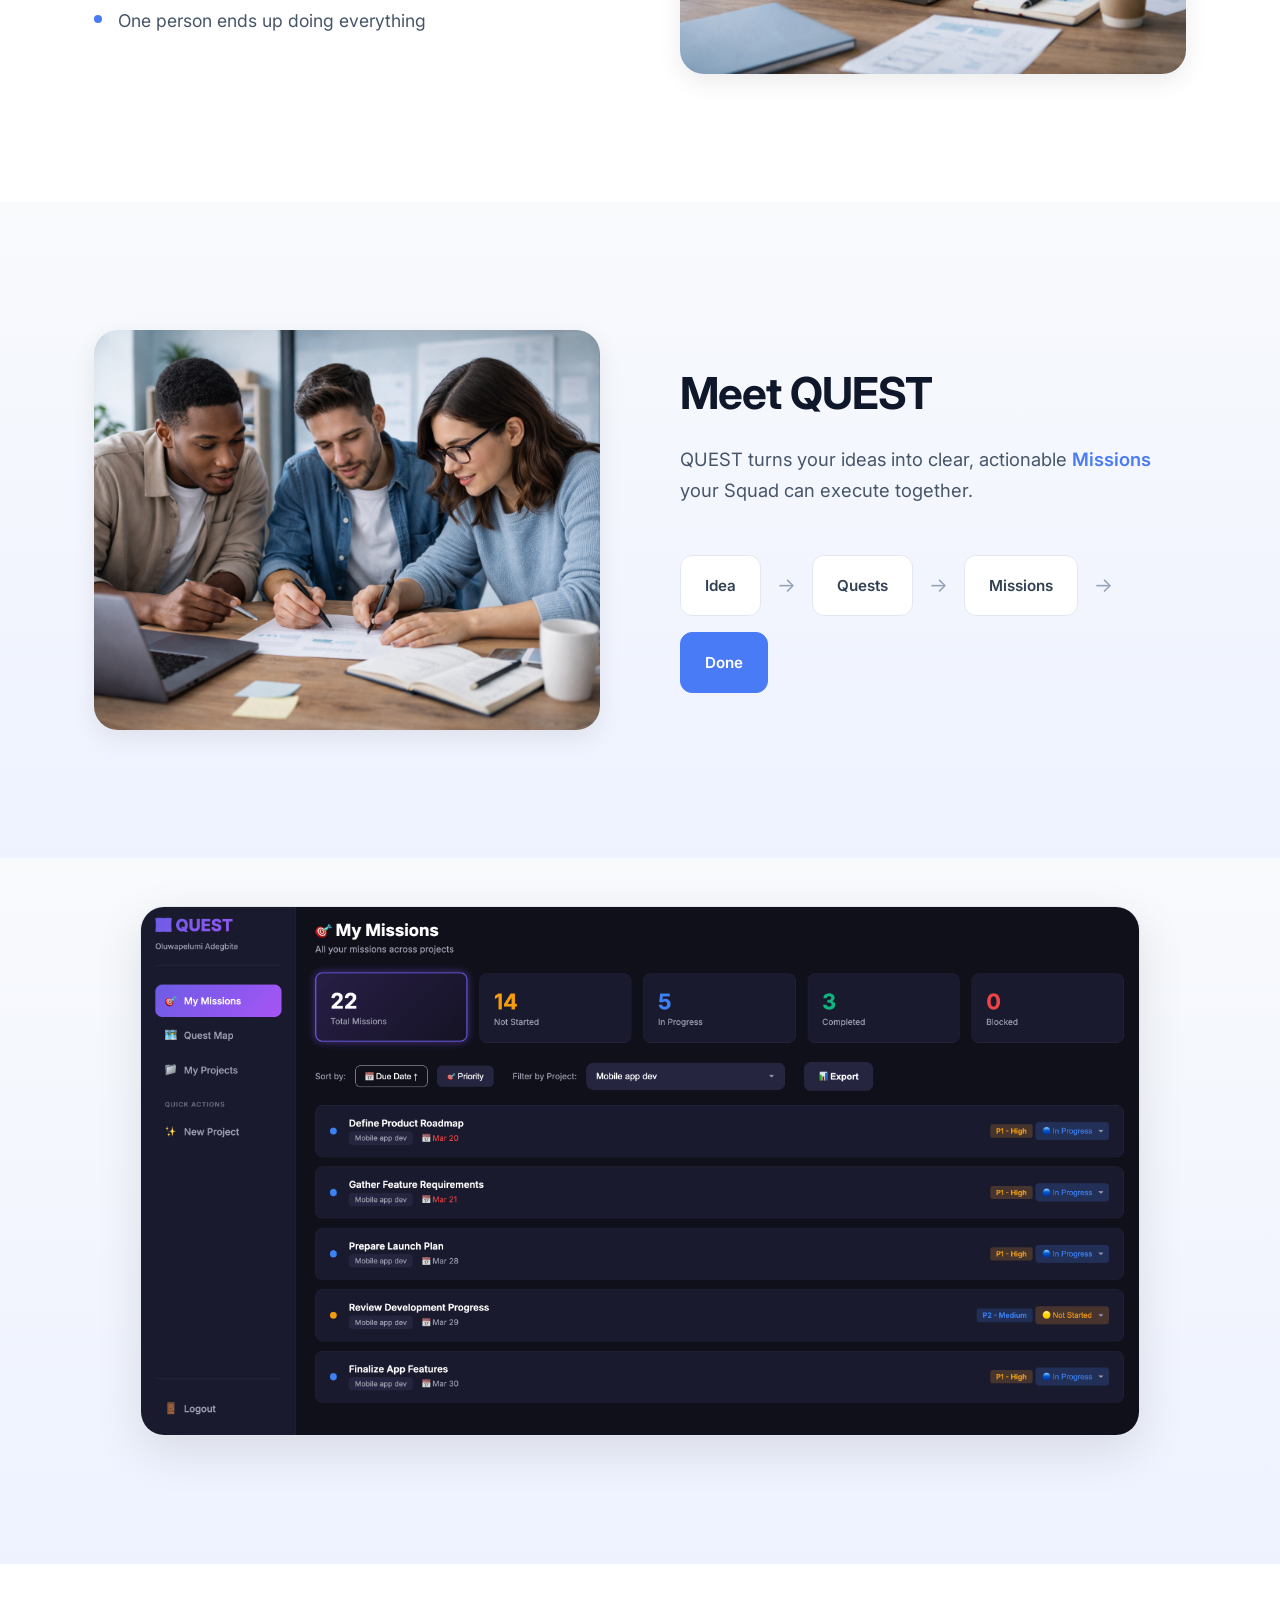
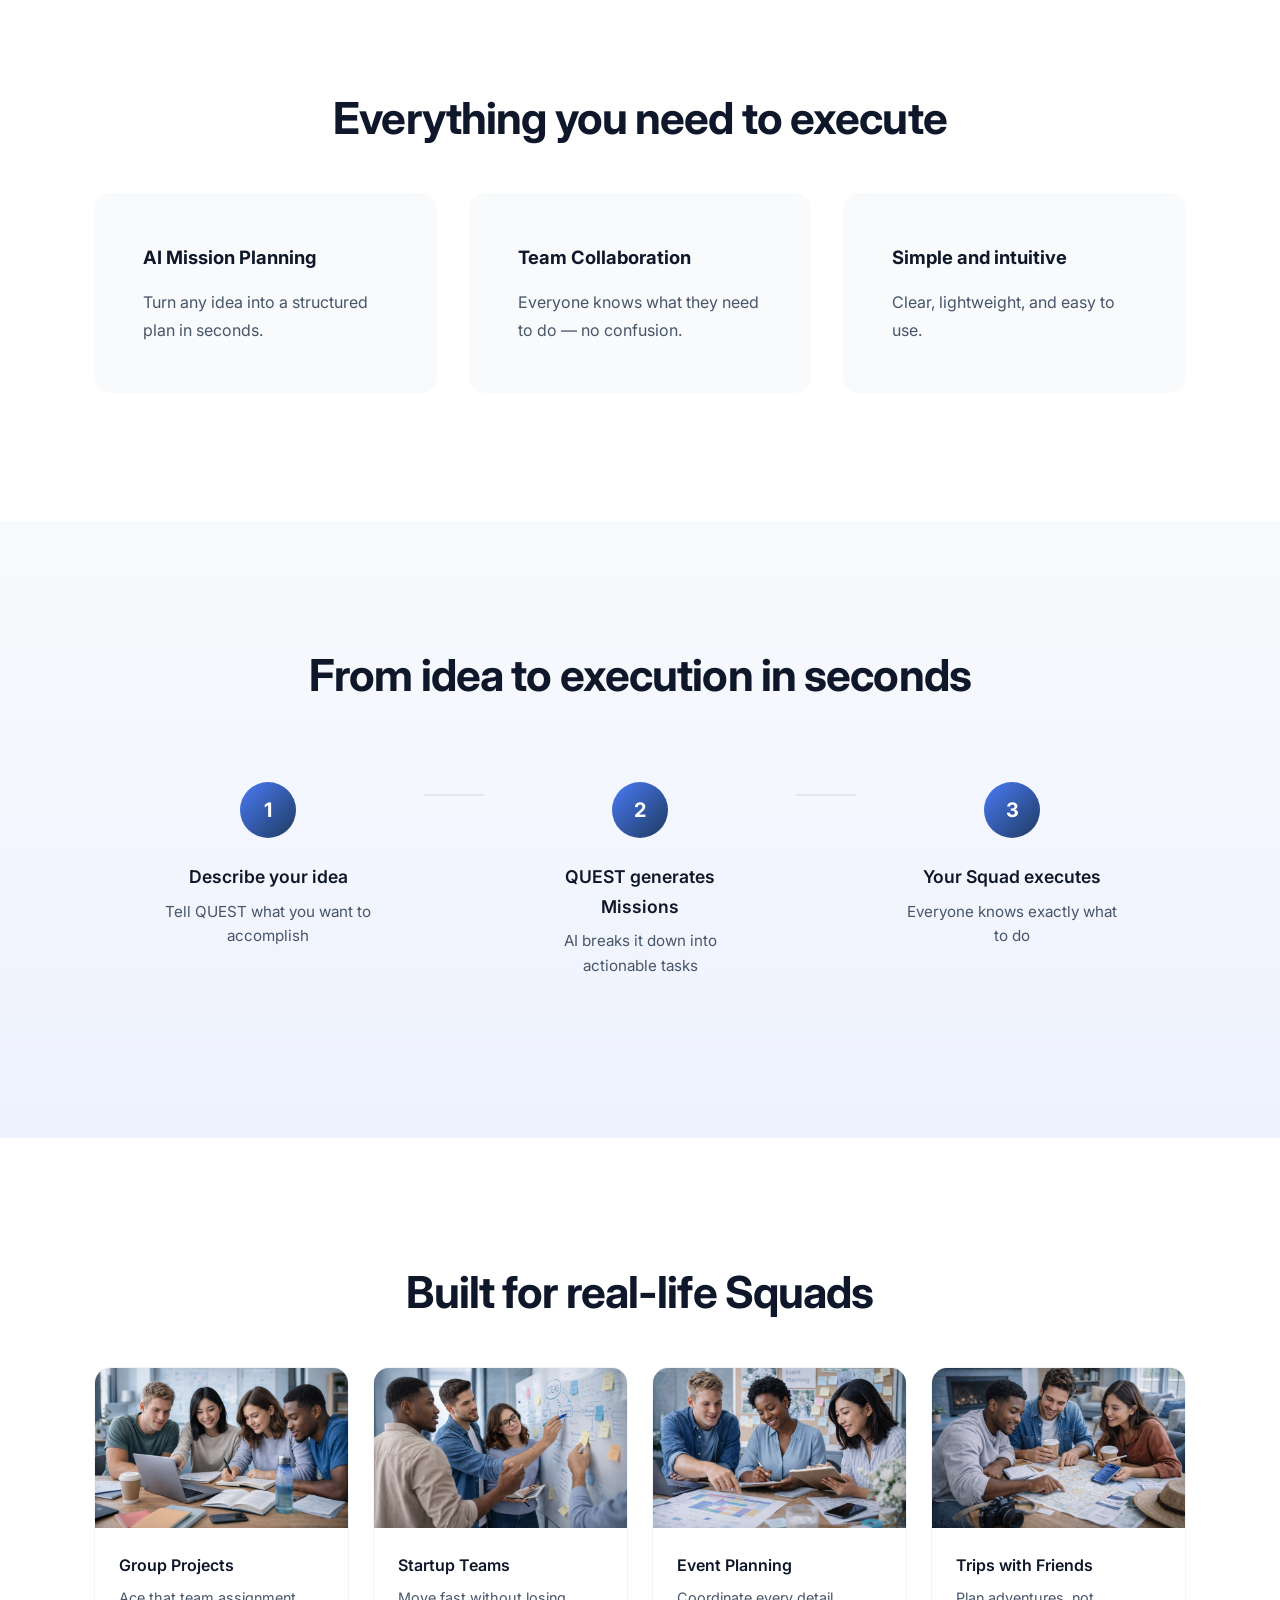
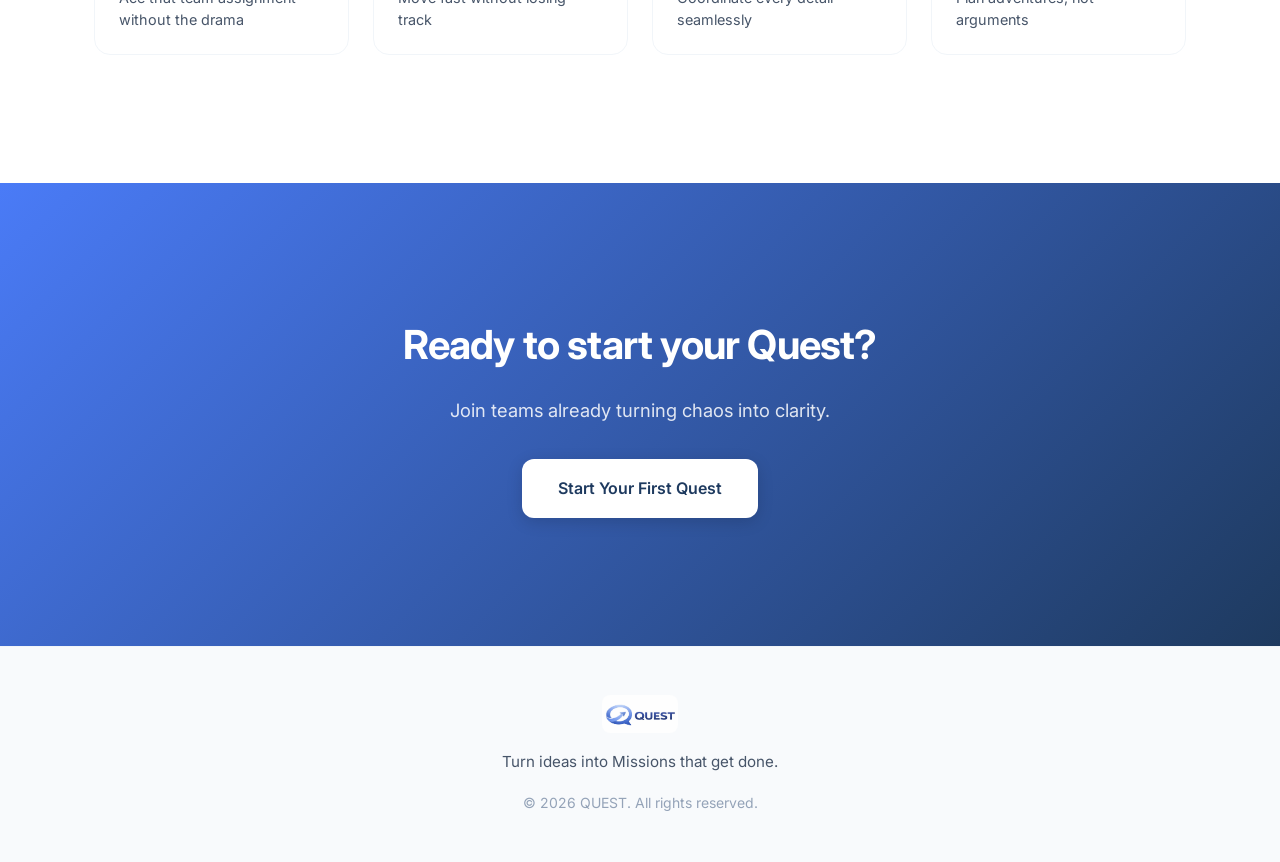
==== commit de2b5e94: "Update index.html" ====
--- a/index.html
+++ b/index.html
@@ -27,7 +27,7 @@
             <a href="#" class="nav-logo">
                 <img src="images/logo-quest.png" alt="QUEST Logo" class="nav-logo-full">
             </a>
-            <a href="https://script.google.com/macros/s/AKfycbzC-Z52g2r41AF5Uu3ritGRV96YPB_LfRRF-WrHFSeSqNZACNCgpPoTn3kDJh565tt7/exec" class="nav-cta">
+            <a href="/login" class="nav-cta">
                 Start Your Quest
             </a>
         </div>
--- a/styles.css
+++ b/styles.css
@@ -840,8 +840,8 @@
 }
 
 .footer-logo img {
-    width: 32px;
-    height: 32px;
+    height: 38px;
+    max-width: 150px;
     border-radius: var(--radius-sm);
 }
 
